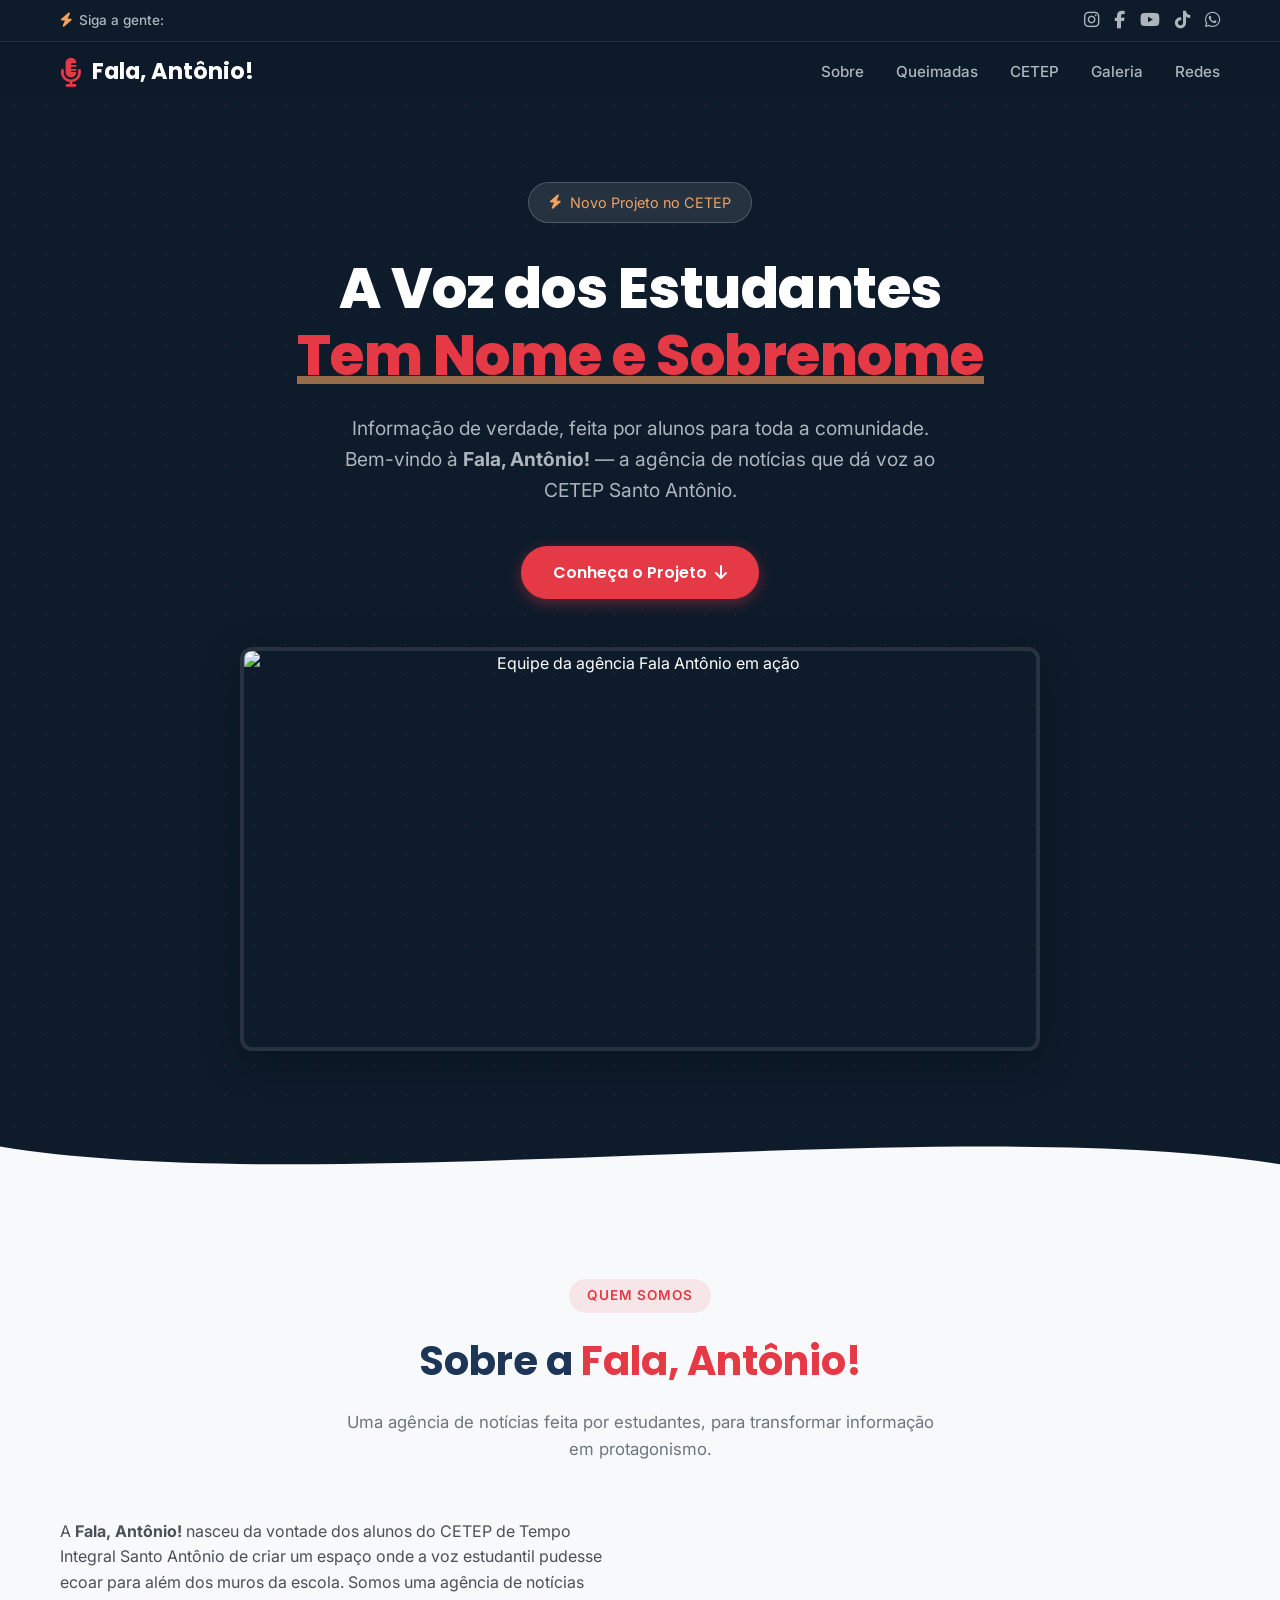
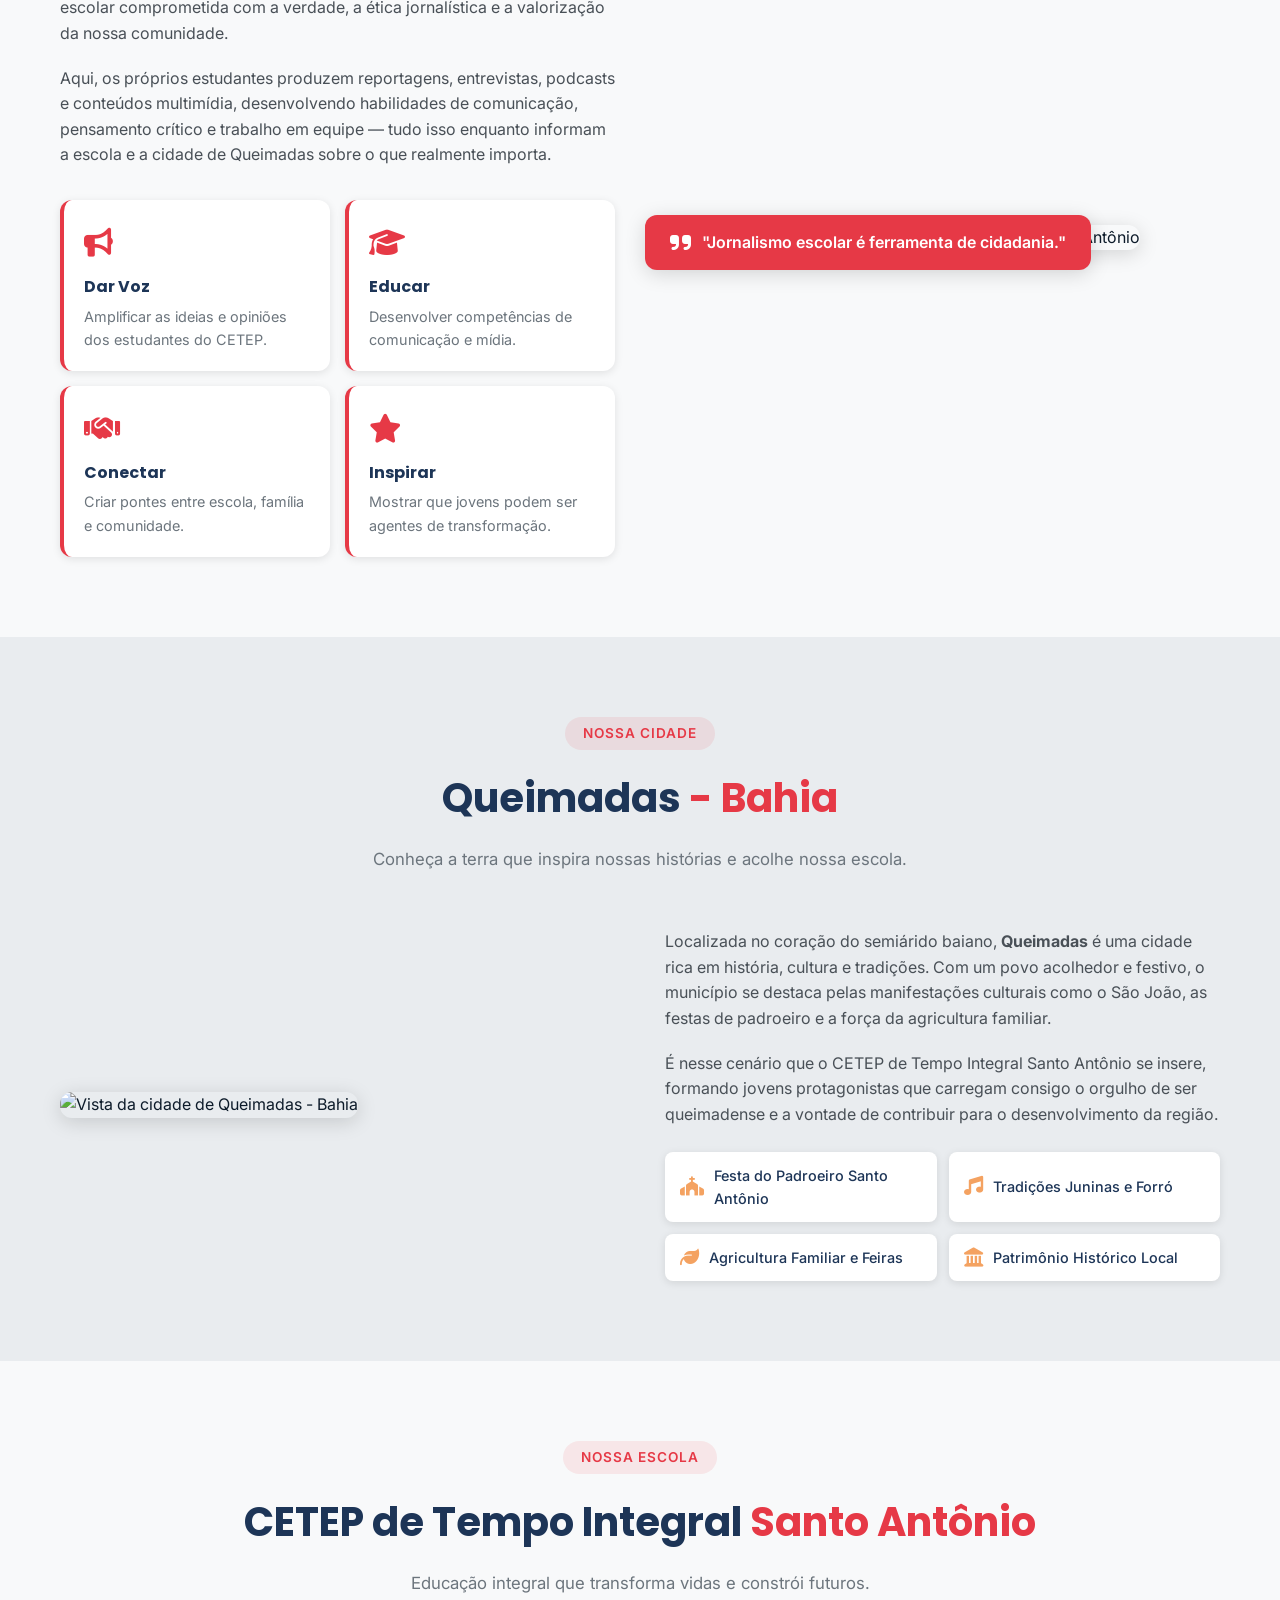
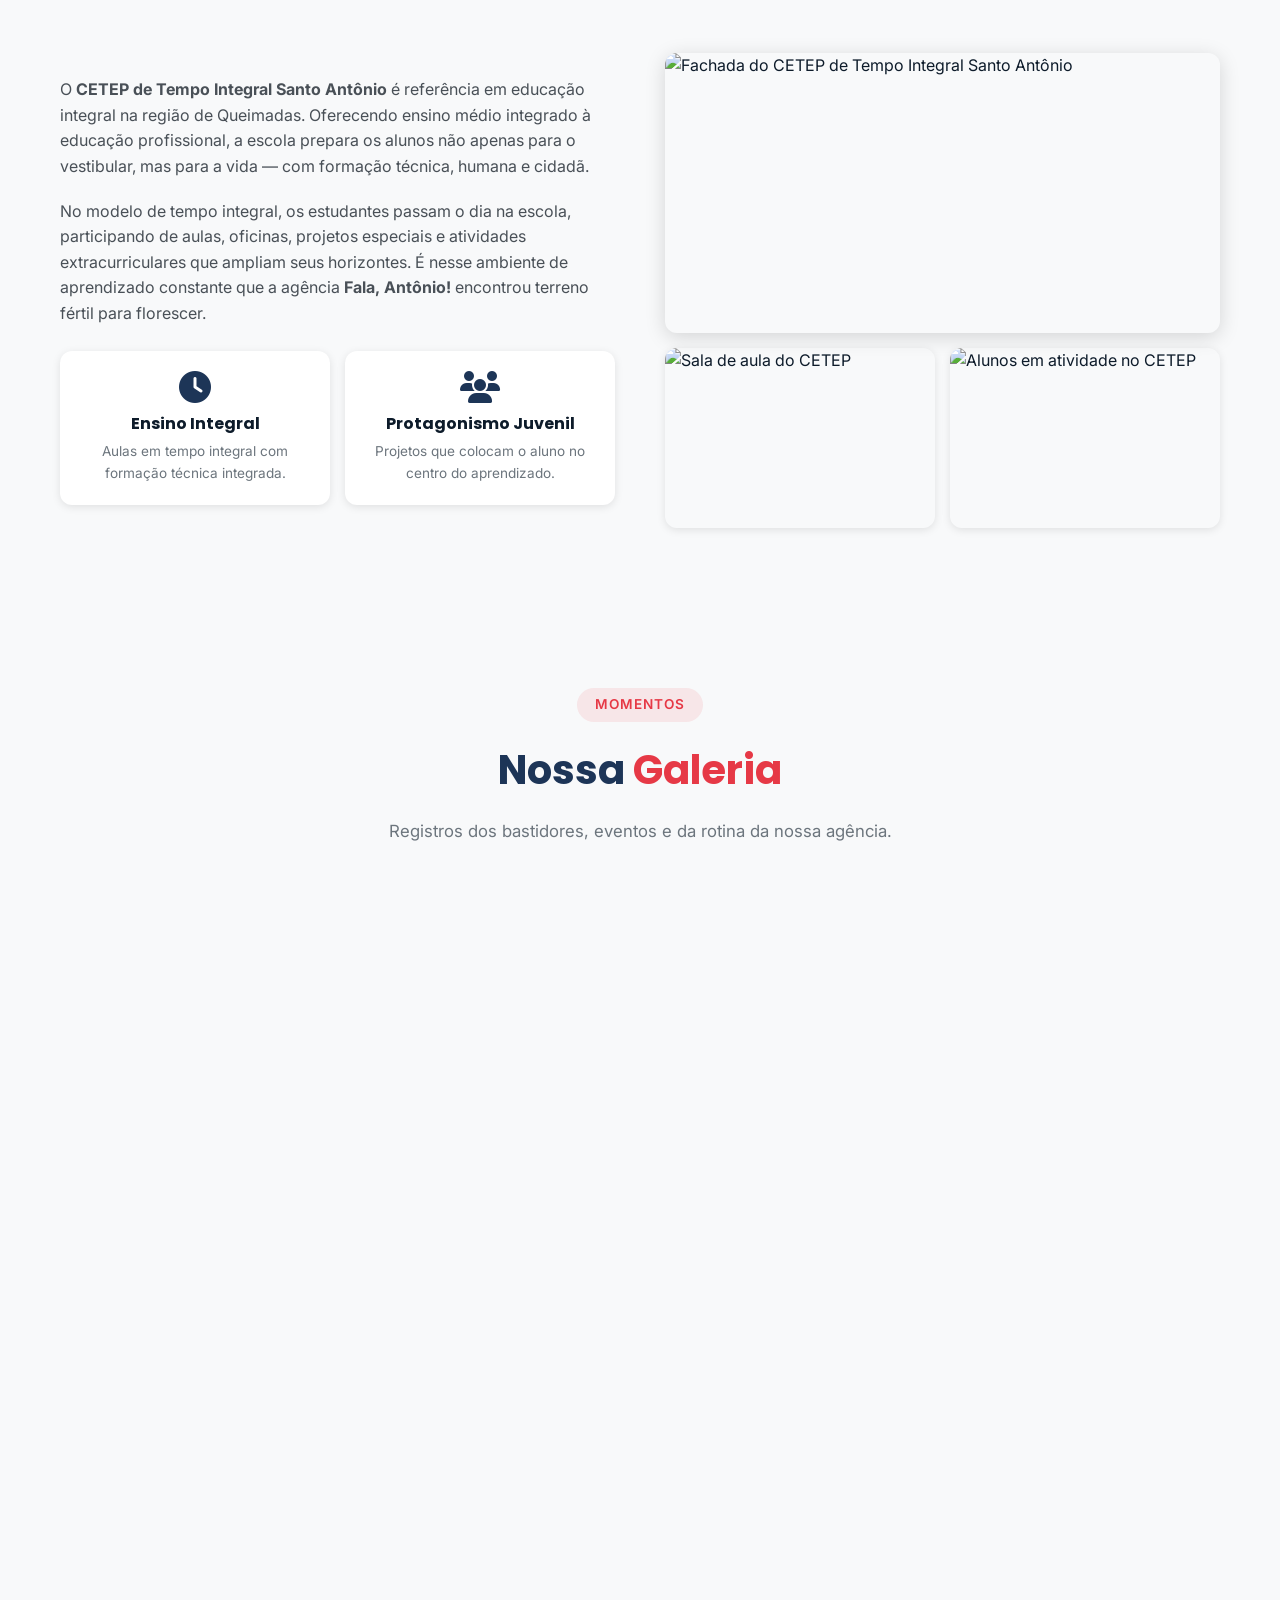
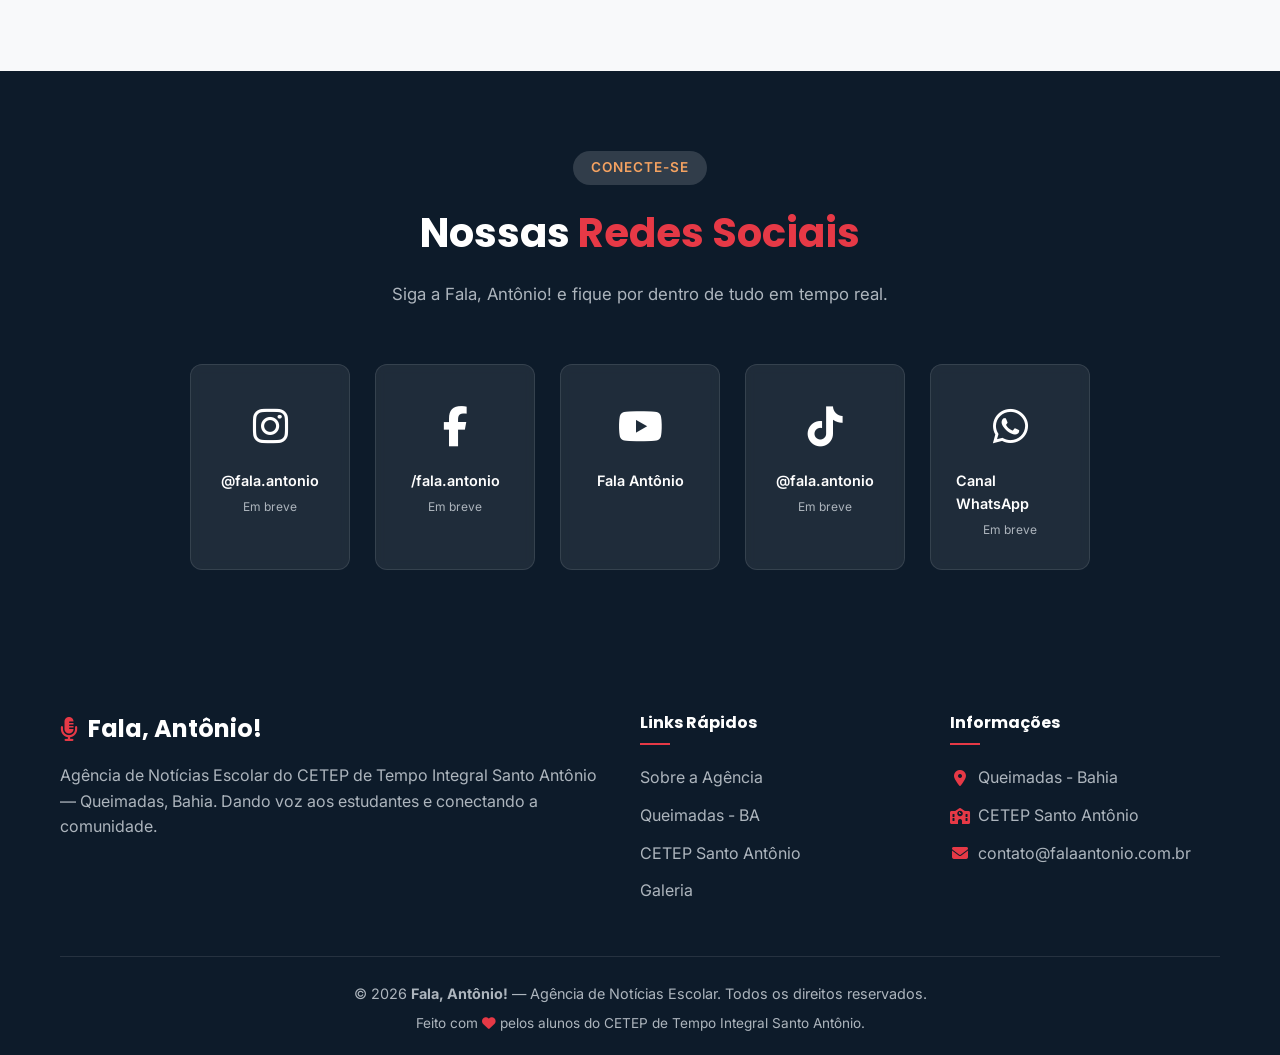
==== index.html @ 0d335d81 "Primeiro commit" ====
<!DOCTYPE html>
<html lang="pt-BR">
<head>
    <meta charset="UTF-8">
    <meta name="viewport" content="width=device-width, initial-scale=1.0">
    <title>Fala, Antônio! | Agência de Notícias Escolar</title>

    <!-- Meta tags para SEO -->
    <meta name="description" content="Agência de Notícias Escolar Fala, Antônio! - CETEP de Tempo Integral Santo Antônio, Queimadas - BA. Jornalismo estudantil, informação e protagonismo jovem.">
    <meta name="keywords" content="agência de notícias escolar, CETEP Santo Antônio, Queimadas Bahia, jornalismo estudantil, Fala Antônio, ensino integral">
    <meta name="author" content="Fala, Antônio!">

    <!-- Favicon (ícone de microfone via emoji SVG) -->
    <link rel="icon" href="data:image/svg+xml,<svg xmlns='http://www.w3.org/2000/svg' viewBox='0 0 100 100'><text y='.9em' font-size='90'>🎙️</text></svg>">

    <!-- Font Awesome 6 - Ícones -->
    <link rel="stylesheet" href="https://cdnjs.cloudflare.com/ajax/libs/font-awesome/6.4.0/css/all.min.css">

    <!-- Google Fonts - Poppins (títulos) + Inter (corpo) -->
    <link rel="preconnect" href="https://fonts.googleapis.com">
    <link rel="preconnect" href="https://fonts.gstatic.com" crossorigin>
    <link href="https://fonts.googleapis.com/css2?family=Inter:wght@300;400;500;600;700&family=Poppins:wght@400;500;600;700;800;900&display=swap" rel="stylesheet">

    <!-- CSS Principal -->
    <link rel="stylesheet" href="style.css">
</head>
<body>
    <!-- ==================== BARRA SUPERIOR COM REDES SOCIAIS ==================== -->
<div class="top-bar" id="topBar">
    <div class="container top-bar-content">
        <span class="top-bar-message">
            <i class="fa-solid fa-bolt"></i> Siga a gente:
        </span>
        <div class="top-bar-icons">
            <a target="_blank" href="https://www.instagram.com/agenciafalaantonioqds/" title="Instagram" aria-label="Instagram"><i class="fa-brands fa-instagram"></i></a>
            <a target="_blank" href="#" title="Facebook" aria-label="Facebook"><i class="fa-brands fa-facebook-f"></i></a>
            <a target="_blank" href="https://www.youtube.com/@AgenciaFalaAntonio" title="YouTube" aria-label="YouTube"><i class="fa-brands fa-youtube"></i></a>
            <a target="_blank" href="#" title="TikTok" aria-label="TikTok"><i class="fa-brands fa-tiktok"></i></a>
            <a target="_blank" href="#" title="WhatsApp" aria-label="WhatsApp"><i class="fa-brands fa-whatsapp"></i></a>
        </div>
    </div>
</div>
    <!-- ==================== LOADING SCREEN ==================== -->
    <div class="loading-screen" id="loadingScreen">
        <div class="loading-content">
            <!-- Ícone de microfone -->
            <div class="loading-icon">
                <i class="fa-solid fa-microphone"></i>
            </div>
            <!-- Nome da agência -->
            <h1 class="loading-title">Fala, Antônio!</h1>
            <!-- Equalizador animado (barras de áudio) -->
            <div class="equalizer">
                <span class="bar bar1"></span>
                <span class="bar bar2"></span>
                <span class="bar bar3"></span>
                <span class="bar bar4"></span>
                <span class="bar bar5"></span>
            </div>
            <p class="loading-subtitle">Agência de Notícias Escolar</p>
        </div>
    </div>

    

    <!-- ==================== HEADER / NAVEGAÇÃO ==================== -->
    <header class="header" id="header">
        <div class="container nav-container">
            <!-- Logo -->
            <a href="#hero" class="logo">
                <i class="fa-solid fa-microphone-lines"></i>
                <span>Fala, Antônio!</span>
            </a>

            <!-- Menu de navegação (desktop) -->
            <nav class="nav" id="navMenu">
                <ul class="nav-list">
                    <li><a href="#sobre" class="nav-link">Sobre</a></li>
                    <li><a href="#queimadas" class="nav-link">Queimadas</a></li>
                    <li><a href="#cetep" class="nav-link">CETEP</a></li>
                    <li><a href="#galeria" class="nav-link">Galeria</a></li>
                    <!-- <li><a href="#noticias" class="nav-link">Notícias</a></li> -->
                    <li><a href="#redes" class="nav-link">Redes</a></li>
                </ul>
            </nav>

            <!-- Botão hamburger (mobile) -->
            <button class="hamburger" id="hamburgerBtn" aria-label="Menu de navegação">
                <span class="hamburger-line"></span>
                <span class="hamburger-line"></span>
                <span class="hamburger-line"></span>
            </button>
        </div>
    </header>

    <!-- ==================== MAIN CONTENT ==================== -->
    <main>

        <!-- ========== HERO SECTION ========== -->
        <section class="hero" id="hero">
            <!-- Overlay de textura tecnológica (pontos) -->
            <div class="hero-overlay"></div>
            <div class="container hero-content">
                <!-- Badge / Tag -->
                <span class="hero-badge reveal">
                    <i class="fa-solid fa-bolt"></i> Novo Projeto no CETEP
                </span>
                <!-- Título principal -->
                <h1 class="hero-title reveal">
                    A Voz dos Estudantes<br>
                    <span class="hero-highlight">Tem Nome e Sobrenome</span>
                </h1>
                <!-- Slogan -->
                <p class="hero-slogan reveal">
                    Informação de verdade, feita por alunos para toda a comunidade. <br>
                    Bem-vindo à <strong>Fala, Antônio!</strong> — a agência de notícias que dá voz ao CETEP Santo Antônio.
                </p>
                <!-- Botão CTA -->
                <a href="#sobre" class="btn btn-primary reveal">
                    Conheça o Projeto <i class="fa-solid fa-arrow-down"></i>
                </a>
                <!-- Imagem principal / espaço reservado -->
                <div class="hero-image reveal">
                    <img
                        src="https://picsum.photos/seed/newsroom/800/400"
                        alt="Equipe da agência Fala Antônio em ação"
                        loading="eager"
                        width="800"
                        height="400"
                    >
                </div>
            </div>
            <!-- Ondulação decorativa na parte inferior -->
            <div class="hero-wave">
                <svg viewBox="0 0 1440 100" preserveAspectRatio="none">
                    <path fill="#f8f9fa" d="M0,40 C360,100 1080,0 1440,60 L1440,100 L0,100 Z"></path>
                </svg>
            </div>
        </section>

        <!-- ========== SOBRE A AGÊNCIA ========== -->
        <section class="section sobre" id="sobre">
            <div class="container">
                <!-- Título da seção -->
                <div class="section-header reveal">
                    <span class="section-tag">Quem Somos</span>
                    <h2 class="section-title">Sobre a <span>Fala, Antônio!</span></h2>
                    <p class="section-subtitle">Uma agência de notícias feita por estudantes, para transformar informação em protagonismo.</p>
                </div>

                <div class="sobre-grid">
                    <!-- Texto sobre a agência -->
                    <div class="sobre-texto reveal">
                        <p>
                            A <strong>Fala, Antônio!</strong> nasceu da vontade dos alunos do CETEP de Tempo Integral Santo Antônio
                            de criar um espaço onde a voz estudantil pudesse ecoar para além dos muros da escola.
                            Somos uma agência de notícias escolar comprometida com a verdade, a ética jornalística
                            e a valorização da nossa comunidade.
                        </p>
                        <p>
                            Aqui, os próprios estudantes produzem reportagens, entrevistas, podcasts e conteúdos multimídia,
                            desenvolvendo habilidades de comunicação, pensamento crítico e trabalho em equipe — tudo isso
                            enquanto informam a escola e a cidade de Queimadas sobre o que realmente importa.
                        </p>

                        <!-- Objetivos em cards -->
                        <div class="objetivos-grid">
                            <div class="obj-card reveal">
                                <div class="obj-icon"><i class="fa-solid fa-bullhorn"></i></div>
                                <h4>Dar Voz</h4>
                                <p>Amplificar as ideias e opiniões dos estudantes do CETEP.</p>
                            </div>
                            <div class="obj-card reveal">
                                <div class="obj-icon"><i class="fa-solid fa-graduation-cap"></i></div>
                                <h4>Educar</h4>
                                <p>Desenvolver competências de comunicação e mídia.</p>
                            </div>
                            <div class="obj-card reveal">
                                <div class="obj-icon"><i class="fa-solid fa-handshake"></i></div>
                                <h4>Conectar</h4>
                                <p>Criar pontes entre escola, família e comunidade.</p>
                            </div>
                            <div class="obj-card reveal">
                                <div class="obj-icon"><i class="fa-solid fa-star"></i></div>
                                <h4>Inspirar</h4>
                                <p>Mostrar que jovens podem ser agentes de transformação.</p>
                            </div>
                        </div>
                    </div>

                    <!-- Imagem da agência -->
                    <div class="sobre-imagem reveal">
                        <img
                            src="https://picsum.photos/seed/studentjournalism/600/450"
                            alt="Estudantes produzindo conteúdo para a agência Fala Antônio"
                            loading="lazy"
                            width="600"
                            height="450"
                        >
                        <div class="imagem-destaque">
                            <i class="fa-solid fa-quote-right"></i>
                            <p>"Jornalismo escolar é ferramenta de cidadania."</p>
                        </div>
                    </div>
                </div>
            </div>
        </section>

        <!-- ========== SOBRE QUEIMADAS - BA ========== -->
        <section class="section queimadas" id="queimadas">
            <div class="container">
                <div class="section-header reveal">
                    <span class="section-tag">Nossa Cidade</span>
                    <h2 class="section-title">Queimadas <span>- Bahia</span></h2>
                    <p class="section-subtitle">Conheça a terra que inspira nossas histórias e acolhe nossa escola.</p>
                </div>

                <div class="queimadas-grid">
                    <!-- Imagem da cidade -->
                    <div class="queimadas-imagem reveal">
                        <img
                            src="https://picsum.photos/seed/bahiatown/600/400"
                            alt="Vista da cidade de Queimadas - Bahia"
                            loading="lazy"
                            width="600"
                            height="400"
                        >
                    </div>

                    <!-- Texto sobre Queimadas -->
                    <div class="queimadas-texto reveal">
                        <p>
                            Localizada no coração do semiárido baiano, <strong>Queimadas</strong> é uma cidade
                            rica em história, cultura e tradições. Com um povo acolhedor e festivo, o município
                            se destaca pelas manifestações culturais como o São João, as festas de padroeiro
                            e a força da agricultura familiar.
                        </p>
                        <p>
                            É nesse cenário que o CETEP de Tempo Integral Santo Antônio se insere, formando
                            jovens protagonistas que carregam consigo o orgulho de ser queimadense e a vontade
                            de contribuir para o desenvolvimento da região.
                        </p>

                        <!-- Destaques culturais -->
                        <div class="destaques-culturais">
                            <div class="destaque-item reveal">
                                <i class="fa-solid fa-church"></i>
                                <span>Festa do Padroeiro Santo Antônio</span>
                            </div>
                            <div class="destaque-item reveal">
                                <i class="fa-solid fa-music"></i>
                                <span>Tradições Juninas e Forró</span>
                            </div>
                            <div class="destaque-item reveal">
                                <i class="fa-solid fa-leaf"></i>
                                <span>Agricultura Familiar e Feiras</span>
                            </div>
                            <div class="destaque-item reveal">
                                <i class="fa-solid fa-landmark"></i>
                                <span>Patrimônio Histórico Local</span>
                            </div>
                        </div>
                    </div>
                </div>
            </div>
        </section>

        <!-- ========== SOBRE O CETEP SANTO ANTÔNIO ========== -->
        <section class="section cetep" id="cetep">
            <div class="container">
                <div class="section-header reveal">
                    <span class="section-tag">Nossa Escola</span>
                    <h2 class="section-title">CETEP de Tempo Integral <span>Santo Antônio</span></h2>
                    <p class="section-subtitle">Educação integral que transforma vidas e constrói futuros.</p>
                </div>

                <div class="cetep-grid">
                    <!-- Texto sobre o CETEP -->
                    <div class="cetep-texto reveal">
                        <p>
                            O <strong>CETEP de Tempo Integral Santo Antônio</strong> é referência em educação
                            integral na região de Queimadas. Oferecendo ensino médio integrado à educação
                            profissional, a escola prepara os alunos não apenas para o vestibular, mas para
                            a vida — com formação técnica, humana e cidadã.
                        </p>
                        <p>
                            No modelo de tempo integral, os estudantes passam o dia na escola, participando
                            de aulas, oficinas, projetos especiais e atividades extracurriculares que ampliam
                            seus horizontes. É nesse ambiente de aprendizado constante que a agência
                            <strong>Fala, Antônio!</strong> encontrou terreno fértil para florescer.
                        </p>
                        <div class="cetep-info reveal">
                            <div class="info-item">
                                <i class="fa-solid fa-clock"></i>
                                <strong>Ensino Integral</strong>
                                <p>Aulas em tempo integral com formação técnica integrada.</p>
                            </div>
                            <div class="info-item">
                                <i class="fa-solid fa-users"></i>
                                <strong>Protagonismo Juvenil</strong>
                                <p>Projetos que colocam o aluno no centro do aprendizado.</p>
                            </div>
                        </div>
                    </div>

                    <!-- Imagens da escola -->
                    <div class="cetep-imagens reveal">
                        <img
                            src="https://picsum.photos/seed/schoolfront/550/280"
                            alt="Fachada do CETEP de Tempo Integral Santo Antônio"
                            loading="lazy"
                            width="550"
                            height="280"
                            class="cetep-img-principal"
                        >
                        <div class="cetep-imagens-secundarias">
                            <img
                                src="https://picsum.photos/seed/classroom/260/180"
                                alt="Sala de aula do CETEP"
                                loading="lazy"
                                width="260"
                                height="180"
                            >
                            <img
                                src="https://picsum.photos/seed/studentsgroup/260/180"
                                alt="Alunos em atividade no CETEP"
                                loading="lazy"
                                width="260"
                                height="180"
                            >
                        </div>
                    </div>
                </div>
            </div>
        </section>

        <!-- ========== GALERIA ========== -->
        <section class="section galeria" id="galeria">
            <div class="container">
                <div class="section-header reveal">
                    <span class="section-tag">Momentos</span>
                    <h2 class="section-title">Nossa <span>Galeria</span></h2>
                    <p class="section-subtitle">Registros dos bastidores, eventos e da rotina da nossa agência.</p>
                </div>

                <!-- Grid de fotos -->
                <div class="galeria-grid">
                    <!-- SnapWidget -->
<iframe src="https://snapwidget.com/embed/1124692" class="snapwidget-widget" allowtransparency="true" frameborder="0" scrolling="no" style="border:none; overflow:hidden;  width:765px; height:689.9966666666667px" title="Posts from Instagram"></iframe>
                </div>
            </div>
        </section>

        <!-- ========== NOTÍCIAS E PROJETOS ========== -->
       
        <!-- ========== REDES SOCIAIS ========== -->
        <section class="section redes" id="redes">
            <div class="container">
                <div class="section-header reveal">
                    <span class="section-tag section-tag-light">Conecte-se</span>
                    <h2 class="section-title section-title-light">Nossas <span>Redes Sociais</span></h2>
                    <p class="section-subtitle section-subtitle-light">Siga a Fala, Antônio! e fique por dentro de tudo em tempo real.</p>
                </div>

                <!-- Ícones das redes sociais -->
                <div class="redes-grid reveal">
                    <a target="_blank" href="https://www.instagram.com/agenciafalaantonioqds/" class="rede-card" title="Instagram" aria-label="Siga-nos no Instagram">
                        <div class="rede-icon-wrapper">
                            <i class="fa-brands fa-instagram"></i>
                        </div>
                        <span>@fala.antonio</span>
                        <small>Em breve</small>
                    </a>
                    <a href="#" class="rede-card" title="Facebook" aria-label="Curta nossa página no Facebook">
                        <div class="rede-icon-wrapper">
                            <i class="fa-brands fa-facebook-f"></i>
                        </div>
                        <span>/fala.antonio</span>
                        <small>Em breve</small>
                    </a>
                    <a target="_blank" href="https://www.youtube.com/@AgenciaFalaAntonio" class="rede-card" title="YouTube" aria-label="Inscreva-se no nosso canal do YouTube">
                        <div class="rede-icon-wrapper">
                            <i class="fa-brands fa-youtube"></i>
                        </div>
                        <span>Fala Antônio</span>
                        <small></small>
                    </a>
                    <a href="#" class="rede-card" title="TikTok" aria-label="Siga-nos no TikTok">
                        <div class="rede-icon-wrapper">
                            <i class="fa-brands fa-tiktok"></i>
                        </div>
                        <span>@fala.antonio</span>
                        <small>Em breve</small>
                    </a>
                    <a href="#" class="rede-card" title="WhatsApp" aria-label="Entre no nosso grupo de WhatsApp">
                        <div class="rede-icon-wrapper">
                            <i class="fa-brands fa-whatsapp"></i>
                        </div>
                        <span>Canal WhatsApp</span>
                        <small>Em breve</small>
                    </a>
                </div>
            </div>
        </section>

    </main>

    <!-- ==================== RODAPÉ ==================== -->
    <footer class="footer" id="footer">
        <div class="container">
            <div class="footer-grid">
                <!-- Coluna 1 - Logo e descrição -->
                <div class="footer-col footer-about">
                    <a href="#hero" class="footer-logo">
                        <i class="fa-solid fa-microphone-lines"></i>
                        <span>Fala, Antônio!</span>
                    </a>
                    <p>Agência de Notícias Escolar do CETEP de Tempo Integral Santo Antônio — Queimadas, Bahia.
                        Dando voz aos estudantes e conectando a comunidade.</p>
                </div>

                <!-- Coluna 2 - Links rápidos -->
                <div class="footer-col footer-links">
                    <h4>Links Rápidos</h4>
                    <ul>
                        <li><a href="#sobre">Sobre a Agência</a></li>
                        <li><a href="#queimadas">Queimadas - BA</a></li>
                        <li><a href="#cetep">CETEP Santo Antônio</a></li>
                        <li><a href="#galeria">Galeria</a></li>
                        <!-- <li><a href="#noticias">Notícias</a></li> -->
                    </ul>
                </div>

                <!-- Coluna 3 - Contato/Info -->
                <div class="footer-col footer-info">
                    <h4>Informações</h4>
                    <ul>
                        <li><i class="fa-solid fa-location-dot"></i> Queimadas - Bahia</li>
                        <li><i class="fa-solid fa-school"></i> CETEP Santo Antônio</li>
                        <li><i class="fa-solid fa-envelope"></i> contato@falaantonio.com.br</li>
                    </ul>
                </div>
            </div>

            <!-- Linha divisória e copyright -->
            <div class="footer-bottom">
                <p>&copy; 2026 <strong>Fala, Antônio!</strong> — Agência de Notícias Escolar. Todos os direitos reservados.</p>
                <p class="footer-creditos">Feito com <i class="fa-solid fa-heart"></i> pelos alunos do CETEP de Tempo Integral Santo Antônio.</p>
            </div>
        </div>
    </footer>

    <!-- ==================== BOTÃO VOLTAR AO TOPO ==================== -->
    <button class="btn-topo" id="btnTopo" aria-label="Voltar ao topo da página">
        <i class="fa-solid fa-chevron-up"></i>
    </button>

    <!-- JavaScript Principal -->
    <script src="script.js"></script>
</body>
</html>
---- style.css ----
/* ============================================
   FALA, ANTÔNIO - AGÊNCIA DE NOTÍCIAS ESCOLAR
   CETEP Santo Antônio - Queimadas/BA
   Design: Moderno, Jovem, Tecnológico
   ============================================ */

/* ---------- VARIÁVEIS E CONFIGURAÇÕES GERAIS ---------- */
:root {
    /* Paleta de Cores - Jornalismo Digital & Educação */
    --primary: #e63946;          /* Vermelho vibrante - destaque */
    --primary-hover: #c1121f;    /* Vermelho escuro - hover */
    --secondary: #1d3557;        /* Azul profundo - jornalismo */
    --accent: #f4a261;           /* Laranja/dourado - energia jovem */
    --dark: #0d1b2a;             /* Fundo escuro tecnológico */
    --dark-light: #142133;       /* Tom intermediário */
    --light: #f8f9fa;            /* Cinza claro para textos */
    --gray: #adb5bd;
    --white: #ffffff;
    --black: #000000;

    /* Tipografia */
    --font-titulos: 'Poppins', sans-serif;
    --font-corpo: 'Inter', sans-serif;

    /* Sombras e Bordas */
    --shadow-sm: 0 2px 8px rgba(0,0,0,0.1);
    --shadow-md: 0 4px 20px rgba(0,0,0,0.15);
    --shadow-lg: 0 10px 40px rgba(0,0,0,0.25);
    --border-radius: 12px;

    /* Transições */
    --transition: 0.3s cubic-bezier(0.4, 0, 0.2, 1);
}

/* Reset e Box-Sizing */
*,
*::before,
*::after {
    margin: 0;
    padding: 0;
    box-sizing: border-box;
}

html {
    scroll-behavior: smooth;
    scroll-padding-top: 80px;  /* Ajuste para menu fixo */
}

body {
    font-family: var(--font-corpo);
    color: var(--dark);
    background-color: var(--light);
    overflow-x: hidden;
    line-height: 1.6;
    -webkit-font-smoothing: antialiased;
}

/* Container padrão */
.container {
    width: 100%;
    max-width: 1200px;
    margin: 0 auto;
    padding: 0 20px;
}
/* ============================================
   BARRA SUPERIOR (REDES SOCIAIS FIXAS)
   ============================================ */

.top-bar {
    position: fixed;
    top: 0;
    left: 0;
    width: 100%;
    background-color: var(--dark);
    border-bottom: 1px solid rgba(255,255,255,0.1);
    z-index: 1001;
    height: 42px;
    display: flex;
    align-items: center;
}

.top-bar-content {
    display: flex;
    align-items: center;
    justify-content: space-between;
    height: 100%;
}

.top-bar-message {
    color: var(--gray);
    font-size: 0.85rem;
    font-weight: 500;
    display: flex;
    align-items: center;
    gap: 6px;
}

.top-bar-message i {
    color: var(--accent);
    font-size: 0.9rem;
}

.top-bar-icons {
    display: flex;
    gap: 15px;
}

.top-bar-icons a {
    color: var(--gray);
    font-size: 1.1rem;
    transition: color var(--transition), transform var(--transition);
    text-decoration: none;
}

.top-bar-icons a:hover {
    color: var(--primary);
    transform: translateY(-2px);
}

/* ============================================
   LOADING SCREEN
   ============================================ */
.loading-screen {
    position: fixed;
    top: 0;
    left: 0;
    width: 100%;
    height: 100%;
    background-color: var(--dark);
    display: flex;
    align-items: center;
    justify-content: center;
    z-index: 9999;
    transition: opacity 0.6s ease, visibility 0.6s ease;
}

.loading-screen.hidden {
    opacity: 0;
    visibility: hidden;
}

.loading-content {
    text-align: center;
    color: var(--white);
}

.loading-icon {
    font-size: 4rem;
    color: var(--primary);
    margin-bottom: 1rem;
    animation: pulse-icon 1.5s infinite ease-in-out;
}

@keyframes pulse-icon {
    0%, 100% { transform: scale(1); opacity: 0.8; }
    50% { transform: scale(1.2); opacity: 1; }
}

.loading-title {
    font-family: var(--font-titulos);
    font-size: 3rem;
    font-weight: 800;
    letter-spacing: -1px;
    background: linear-gradient(135deg, var(--primary), var(--accent));
    -webkit-background-clip: text;
    -webkit-text-fill-color: transparent;
    background-clip: text;
    margin-bottom: 1.5rem;
}

/* Equalizador de áudio (animação de barras) */
.equalizer {
    display: flex;
    justify-content: center;
    align-items: flex-end;
    gap: 6px;
    height: 40px;
    margin-bottom: 1rem;
}

.bar {
    width: 8px;
    background-color: var(--primary);
    border-radius: 4px;
    animation: equalize 1s infinite ease-in-out alternate;
}

.bar1 { height: 20px; animation-delay: 0s; }
.bar2 { height: 35px; animation-delay: 0.2s; background-color: var(--accent); }
.bar3 { height: 15px; animation-delay: 0.4s; }
.bar4 { height: 30px; animation-delay: 0.6s; background-color: var(--accent); }
.bar5 { height: 25px; animation-delay: 0.8s; }

@keyframes equalize {
    0% { transform: scaleY(0.4); }
    100% { transform: scaleY(1); }
}

.loading-subtitle {
    font-size: 1rem;
    color: var(--gray);
    letter-spacing: 2px;
    text-transform: uppercase;
}

/* ============================================
   HEADER / NAVEGAÇÃO
   ============================================ */
.header {
    position: fixed;
    top: 42px;   /* <-- ALTERADO: era 0, agora fica abaixo da top-bar */
    left: 0;
    width: 100%;
    background-color: rgba(13, 27, 42, 0.95);
    backdrop-filter: blur(10px);
    z-index: 1000;
    /* ... resto do código permanece igual */
}

.header.scrolled {
    background-color: rgba(13, 27, 42, 1);
    box-shadow: 0 2px 20px rgba(0,0,0,0.4);
}

.nav-container {
    display: flex;
    align-items: center;
    justify-content: space-between;
    padding-top: 12px;
    padding-bottom: 12px;
}

/* Logo */
.logo {
    display: flex;
    align-items: center;
    gap: 10px;
    text-decoration: none;
    color: var(--white);
    font-family: var(--font-titulos);
    font-weight: 700;
    font-size: 1.4rem;
}

.logo i {
    font-size: 1.8rem;
    color: var(--primary);
}

/* Menu Desktop */
.nav-list {
    display: flex;
    list-style: none;
    gap: 2rem;
}

.nav-link {
    color: var(--gray);
    text-decoration: none;
    font-weight: 500;
    font-size: 0.95rem;
    transition: color var(--transition);
    position: relative;
}

.nav-link::after {
    content: '';
    position: absolute;
    bottom: -6px;
    left: 0;
    width: 0;
    height: 2px;
    background-color: var(--primary);
    transition: width var(--transition);
}

.nav-link:hover {
    color: var(--white);
}

.nav-link:hover::after {
    width: 100%;
}

/* Hamburger (mobile) */
.hamburger {
    display: none;
    background: none;
    border: none;
    cursor: pointer;
    flex-direction: column;
    gap: 5px;
    z-index: 1001;
}

.hamburger-line {
    width: 26px;
    height: 3px;
    background-color: var(--white);
    border-radius: 3px;
    transition: all var(--transition);
}

.hamburger.active .hamburger-line:nth-child(1) {
    transform: translateY(8px) rotate(45deg);
}

.hamburger.active .hamburger-line:nth-child(2) {
    opacity: 0;
}

.hamburger.active .hamburger-line:nth-child(3) {
    transform: translateY(-8px) rotate(-45deg);
}

/* ============================================
   HERO SECTION
   ============================================ */
.hero {
    position: relative;
    background-color: var(--dark);
    color: var(--white);
    padding: 182px 0 0;  
    overflow: hidden;
}

.hero-overlay {
    position: absolute;
    top: 0;
    left: 0;
    width: 100%;
    height: 100%;
    background-image: radial-gradient(circle, rgba(230,57,70,0.15) 1px, transparent 1px);
    background-size: 30px 30px;
    pointer-events: none;
}

.hero-content {
    position: relative;
    z-index: 2;
    display: flex;
    flex-direction: column;
    align-items: center;
    text-align: center;
    padding-bottom: 60px;
}

.hero-badge {
    display: inline-flex;
    align-items: center;
    gap: 8px;
    background: rgba(255,255,255,0.1);
    border: 1px solid rgba(255,255,255,0.2);
    padding: 8px 20px;
    border-radius: 30px;
    font-size: 0.9rem;
    color: var(--accent);
    margin-bottom: 2rem;
    backdrop-filter: blur(4px);
}

.hero-title {
    font-family: var(--font-titulos);
    font-size: 3.5rem;
    font-weight: 800;
    line-height: 1.2;
    margin-bottom: 1.5rem;
    letter-spacing: -0.5px;
}

.hero-highlight {
    color: var(--primary);
    position: relative;
    display: inline-block;
}

.hero-highlight::after {
    content: '';
    position: absolute;
    bottom: 5px;
    left: 0;
    width: 100%;
    height: 8px;
    background-color: var(--accent);
    opacity: 0.6;
    z-index: -1;
}

.hero-slogan {
    font-size: 1.2rem;
    color: var(--gray);
    max-width: 650px;
    margin: 0 auto 2.5rem;
    line-height: 1.6;
}

.btn {
    display: inline-flex;
    align-items: center;
    gap: 8px;
    padding: 14px 32px;
    border-radius: 40px;
    font-weight: 600;
    text-decoration: none;
    transition: all var(--transition);
    font-family: var(--font-titulos);
    cursor: pointer;
    border: none;
    font-size: 1rem;
}

.btn-primary {
    background-color: var(--primary);
    color: var(--white);
    box-shadow: 0 4px 15px rgba(230,57,70,0.4);
}

.btn-primary:hover {
    background-color: var(--primary-hover);
    transform: translateY(-3px);
    box-shadow: 0 8px 25px rgba(230,57,70,0.6);
}

.btn-outline {
    background: transparent;
    color: var(--secondary);
    border: 2px solid var(--secondary);
}

.btn-outline:hover {
    background-color: var(--secondary);
    color: var(--white);
}

.hero-image {
    margin-top: 3rem;
    max-width: 800px;
    width: 100%;
    border-radius: var(--border-radius);
    overflow: hidden;
    box-shadow: var(--shadow-lg);
    border: 4px solid rgba(255,255,255,0.1);
}

.hero-image img {
    width: 100%;
    height: auto;
    display: block;
    transition: transform 0.5s ease;
}

.hero-image:hover img {
    transform: scale(1.02);
}

.hero-wave {
    position: relative;
    z-index: 1;
    margin-bottom: -1px;
}

.hero-wave svg {
    display: block;
    width: 100%;
    height: auto;
}

/* ============================================
   SEÇÕES GERAIS
   ============================================ */
.section {
    padding: 80px 0;
}

.section-header {
    text-align: center;
    margin-bottom: 3.5rem;
}

.section-tag {
    display: inline-block;
    background-color: rgba(230,57,70,0.1);
    color: var(--primary);
    padding: 6px 18px;
    border-radius: 30px;
    font-size: 0.85rem;
    font-weight: 600;
    text-transform: uppercase;
    letter-spacing: 1px;
    margin-bottom: 1rem;
}

.section-title {
    font-family: var(--font-titulos);
    font-size: 2.5rem;
    font-weight: 700;
    color: var(--secondary);
    margin-bottom: 1rem;
}

.section-title span {
    color: var(--primary);
}

.section-subtitle {
    color: #6c757d;
    max-width: 600px;
    margin: 0 auto;
    font-size: 1.05rem;
}

/* Estilos para a seção Redes (fundo escuro) */
.redes {
    background-color: var(--dark);
}

.section-tag-light {
    background-color: rgba(255,255,255,0.15);
    color: var(--accent);
}

.section-title-light {
    color: var(--white) !important;
}

.section-subtitle-light {
    color: var(--gray) !important;
}

/* ============================================
   SOBRE A AGÊNCIA
   ============================================ */
.sobre {
    background-color: var(--light);
}

.sobre-grid {
    display: grid;
    grid-template-columns: 1fr 1fr;
    gap: 50px;
    align-items: center;
}

.sobre-texto p {
    margin-bottom: 1.2rem;
    color: #495057;
}

/* Cards de objetivos */
.objetivos-grid {
    display: grid;
    grid-template-columns: 1fr 1fr;
    gap: 15px;
    margin-top: 2rem;
}

.obj-card {
    background-color: var(--white);
    padding: 20px;
    border-radius: var(--border-radius);
    box-shadow: var(--shadow-sm);
    transition: transform var(--transition), box-shadow var(--transition);
    border-left: 4px solid var(--primary);
}

.obj-card:hover {
    transform: translateY(-5px);
    box-shadow: var(--shadow-md);
}

.obj-icon {
    font-size: 1.8rem;
    color: var(--primary);
    margin-bottom: 8px;
}

.obj-card h4 {
    font-family: var(--font-titulos);
    margin-bottom: 5px;
    color: var(--secondary);
}

.obj-card p {
    font-size: 0.9rem;
    color: #6c757d;
    margin-bottom: 0;
}

.sobre-imagem {
    position: relative;
}

.sobre-imagem img {
    width: 100%;
    height: auto;
    border-radius: var(--border-radius);
    box-shadow: var(--shadow-md);
}

.imagem-destaque {
    position: absolute;
    bottom: -20px;
    left: -20px;
    background-color: var(--primary);
    color: var(--white);
    padding: 15px 25px;
    border-radius: var(--border-radius);
    font-weight: 600;
    display: flex;
    align-items: center;
    gap: 10px;
    box-shadow: var(--shadow-md);
}

.imagem-destaque i {
    font-size: 1.5rem;
}

/* ============================================
   QUEIMADAS - BAHIA
   ============================================ */
.queimadas {
    background-color: #e9ecef;
}

.queimadas-grid {
    display: grid;
    grid-template-columns: 1fr 1fr;
    gap: 50px;
    align-items: center;
}

.queimadas-imagem img {
    width: 100%;
    border-radius: var(--border-radius);
    box-shadow: var(--shadow-md);
}

.queimadas-texto p {
    margin-bottom: 1.2rem;
    color: #495057;
}

.destaques-culturais {
    display: grid;
    grid-template-columns: 1fr 1fr;
    gap: 12px;
    margin-top: 1.5rem;
}

.destaque-item {
    display: flex;
    align-items: center;
    gap: 10px;
    background-color: var(--white);
    padding: 12px 15px;
    border-radius: 8px;
    font-size: 0.9rem;
    font-weight: 500;
    color: var(--secondary);
    box-shadow: var(--shadow-sm);
}

.destaque-item i {
    color: var(--accent);
    font-size: 1.2rem;
}

/* ============================================
   CETEP SANTO ANTÔNIO
   ============================================ */
.cetep-grid {
    display: grid;
    grid-template-columns: 1fr 1fr;
    gap: 50px;
    align-items: center;
}

.cetep-texto p {
    margin-bottom: 1.2rem;
    color: #495057;
}

.cetep-info {
    display: grid;
    grid-template-columns: 1fr 1fr;
    gap: 15px;
    margin-top: 1.5rem;
}

.info-item {
    background-color: var(--white);
    padding: 20px;
    border-radius: var(--border-radius);
    text-align: center;
    box-shadow: var(--shadow-sm);
}

.info-item i {
    font-size: 2rem;
    color: var(--secondary);
    margin-bottom: 8px;
}

.info-item strong {
    display: block;
    font-family: var(--font-titulos);
    margin-bottom: 5px;
}

.info-item p {
    font-size: 0.85rem;
    margin: 0;
    color: #6c757d;
}

.cetep-imagens {
    display: flex;
    flex-direction: column;
    gap: 15px;
}

.cetep-img-principal {
    width: 100%;
    border-radius: var(--border-radius);
    box-shadow: var(--shadow-md);
}

.cetep-imagens-secundarias {
    display: grid;
    grid-template-columns: 1fr 1fr;
    gap: 15px;
}

.cetep-imagens-secundarias img {
    width: 100%;
    border-radius: var(--border-radius);
    box-shadow: var(--shadow-sm);
}

/* ============================================
   GALERIA
   ============================================ */
.galeria-grid {
    display: grid;
    grid-template-columns: repeat(3, 1fr);
    gap: 20px;
}

.galeria-card {
    position: relative;
    border-radius: var(--border-radius);
    overflow: hidden;
    cursor: pointer;
    box-shadow: var(--shadow-sm);
    transition: transform var(--transition), box-shadow var(--transition);
}

.galeria-card:hover {
    transform: translateY(-8px);
    box-shadow: var(--shadow-lg);
}

.galeria-card img {
    width: 100%;
    height: 250px;
    object-fit: cover;
    display: block;
    transition: transform 0.5s ease;
}

.galeria-card:hover img {
    transform: scale(1.05);
}

.galeria-overlay {
    position: absolute;
    bottom: 0;
    left: 0;
    right: 0;
    background: linear-gradient(transparent, rgba(0,0,0,0.8));
    color: var(--white);
    padding: 20px;
    display: flex;
    align-items: center;
    gap: 10px;
    font-weight: 500;
}

/* ============================================
   NOTÍCIAS E PROJETOS
   ============================================ */
.noticias-grid {
    display: grid;
    grid-template-columns: repeat(3, 1fr);
    gap: 25px;
}

.noticia-card {
    background-color: var(--white);
    border-radius: var(--border-radius);
    overflow: hidden;
    box-shadow: var(--shadow-sm);
    transition: transform var(--transition), box-shadow var(--transition);
}

.noticia-card:hover {
    transform: translateY(-5px);
    box-shadow: var(--shadow-md);
}

.noticia-img {
    position: relative;
    height: 200px;
    overflow: hidden;
}

.noticia-img img {
    width: 100%;
    height: 100%;
    object-fit: cover;
    transition: transform 0.5s ease;
}

.noticia-card:hover .noticia-img img {
    transform: scale(1.05);
}

.noticia-tag {
    position: absolute;
    top: 15px;
    left: 15px;
    background-color: var(--primary);
    color: var(--white);
    padding: 4px 14px;
    border-radius: 20px;
    font-size: 0.75rem;
    font-weight: 600;
    text-transform: uppercase;
}

.noticia-body {
    padding: 20px;
}

.noticia-data {
    font-size: 0.85rem;
    color: #6c757d;
    display: block;
    margin-bottom: 10px;
}

.noticia-body h3 {
    font-family: var(--font-titulos);
    font-size: 1.2rem;
    margin-bottom: 10px;
    color: var(--secondary);
    line-height: 1.4;
}

.noticia-body p {
    color: #495057;
    font-size: 0.95rem;
    margin-bottom: 15px;
}

.noticias-cta {
    text-align: center;
    margin-top: 3rem;
}

/* ============================================
   REDES SOCIAIS
   ============================================ */
.redes-grid {
    display: flex;
    flex-wrap: wrap;
    justify-content: center;
    gap: 25px;
}

.rede-card {
    display: flex;
    flex-direction: column;
    align-items: center;
    text-decoration: none;
    color: var(--white);
    background-color: rgba(255,255,255,0.08);
    padding: 30px 25px;
    border-radius: var(--border-radius);
    width: 160px;
    transition: all var(--transition);
    backdrop-filter: blur(5px);
    border: 1px solid rgba(255,255,255,0.1);
}

.rede-card:hover {
    background-color: var(--primary);
    transform: translateY(-8px);
    box-shadow: 0 10px 30px rgba(230,57,70,0.5);
}

.rede-icon-wrapper {
    font-size: 2.5rem;
    margin-bottom: 10px;
}

.rede-card span {
    font-weight: 600;
    font-size: 0.9rem;
}

.rede-card small {
    font-size: 0.75rem;
    color: var(--gray);
    margin-top: 5px;
}

.rede-card:hover small {
    color: rgba(255,255,255,0.8);
}

/* ============================================
   RODAPÉ
   ============================================ */
.footer {
    background-color: var(--dark);
    color: var(--gray);
    padding: 60px 0 20px;
}

.footer-grid {
    display: grid;
    grid-template-columns: 2fr 1fr 1fr;
    gap: 40px;
    margin-bottom: 40px;
}

.footer-about p {
    margin-top: 15px;
    line-height: 1.6;
}

.footer-logo {
    display: flex;
    align-items: center;
    gap: 10px;
    text-decoration: none;
    color: var(--white);
    font-family: var(--font-titulos);
    font-size: 1.5rem;
    font-weight: 700;
}

.footer-logo i {
    color: var(--primary);
}

.footer-col h4 {
    color: var(--white);
    margin-bottom: 20px;
    font-family: var(--font-titulos);
    position: relative;
    padding-bottom: 10px;
}

.footer-col h4::after {
    content: '';
    position: absolute;
    bottom: 0;
    left: 0;
    width: 30px;
    height: 2px;
    background-color: var(--primary);
}

.footer-col ul {
    list-style: none;
}

.footer-col ul li {
    margin-bottom: 12px;
    display: flex;
    align-items: center;
    gap: 8px;
}

.footer-col ul li a {
    color: var(--gray);
    text-decoration: none;
    transition: color var(--transition);
}

.footer-col ul li a:hover {
    color: var(--white);
}

.footer-col ul li i {
    color: var(--primary);
    width: 20px;
    text-align: center;
}

.footer-bottom {
    border-top: 1px solid rgba(255,255,255,0.1);
    padding-top: 25px;
    text-align: center;
    font-size: 0.9rem;
}

.footer-creditos {
    margin-top: 8px;
    font-size: 0.85rem;
}

.footer-creditos i {
    color: var(--primary);
}

/* ============================================
   BOTÃO VOLTAR AO TOPO
   ============================================ */
.btn-topo {
    position: fixed;
    bottom: 30px;
    right: 30px;
    width: 45px;
    height: 45px;
    background-color: var(--primary);
    color: var(--white);
    border: none;
    border-radius: 50%;
    font-size: 1.2rem;
    cursor: pointer;
    box-shadow: var(--shadow-md);
    z-index: 999;
    opacity: 0;
    visibility: hidden;
    transition: all var(--transition);
    display: flex;
    align-items: center;
    justify-content: center;
}

.btn-topo.show {
    opacity: 1;
    visibility: visible;
}

.btn-topo:hover {
    background-color: var(--primary-hover);
    transform: translateY(-3px);
}

/* ============================================
   ANIMAÇÕES DE SCROLL (REVEAL)
   ============================================ */
.reveal {
    opacity: 0;
    transform: translateY(30px);
    transition: opacity 0.6s ease, transform 0.6s ease;
}

.reveal.visible {
    opacity: 1;
    transform: translateY(0);
}

/* ============================================
   RESPONSIVIDADE
   ============================================ */

/* Tablets (até 992px) */
@media (max-width: 992px) {
    .hero-title {
        font-size: 2.5rem;
    }

    .sobre-grid,
    .queimadas-grid,
    .cetep-grid {
        grid-template-columns: 1fr;
        gap: 30px;
    }

    .sobre-imagem {
        order: -1;
    }

    .imagem-destaque {
        left: 10px;
        bottom: -15px;
        padding: 12px 20px;
    }

    .galeria-grid {
        grid-template-columns: repeat(2, 1fr);
    }

    .noticias-grid {
        grid-template-columns: 1fr 1fr;
    }

    .footer-grid {
        grid-template-columns: 1fr 1fr;
    }
}

/* Smartphones (até 768px) */
@media (max-width: 768px) {
    .hamburger {
        display: flex;
    }

    .nav {
        position: fixed;
        top: 0;
        right: -100%;
        width: 70%;
        height: 100vh;
        background-color: var(--dark);
        flex-direction: column;
        padding: 100px 30px 30px;
        transition: right var(--transition);
        box-shadow: -5px 0 25px rgba(0,0,0,0.5);
    }

    .nav.active {
        right: 0;
    }

    .nav-list {
        flex-direction: column;
        gap: 2rem;
    }

    .nav-link {
        font-size: 1.2rem;
    }

    .hero-title {
        font-size: 2rem;
    }

    .hero-slogan {
        font-size: 1rem;
    }

    .section-title {
        font-size: 2rem;
    }

    .objetivos-grid,
    .destaques-culturais,
    .cetep-info {
        grid-template-columns: 1fr;
    }

    .galeria-grid {
        grid-template-columns: 1fr;
    }

    .noticias-grid {
        grid-template-columns: 1fr;
    }

    .redes-grid {
        gap: 15px;
    }

    .rede-card {
        width: 140px;
        padding: 20px 15px;
    }

    .footer-grid {
        grid-template-columns: 1fr;
        gap: 30px;
    }
}
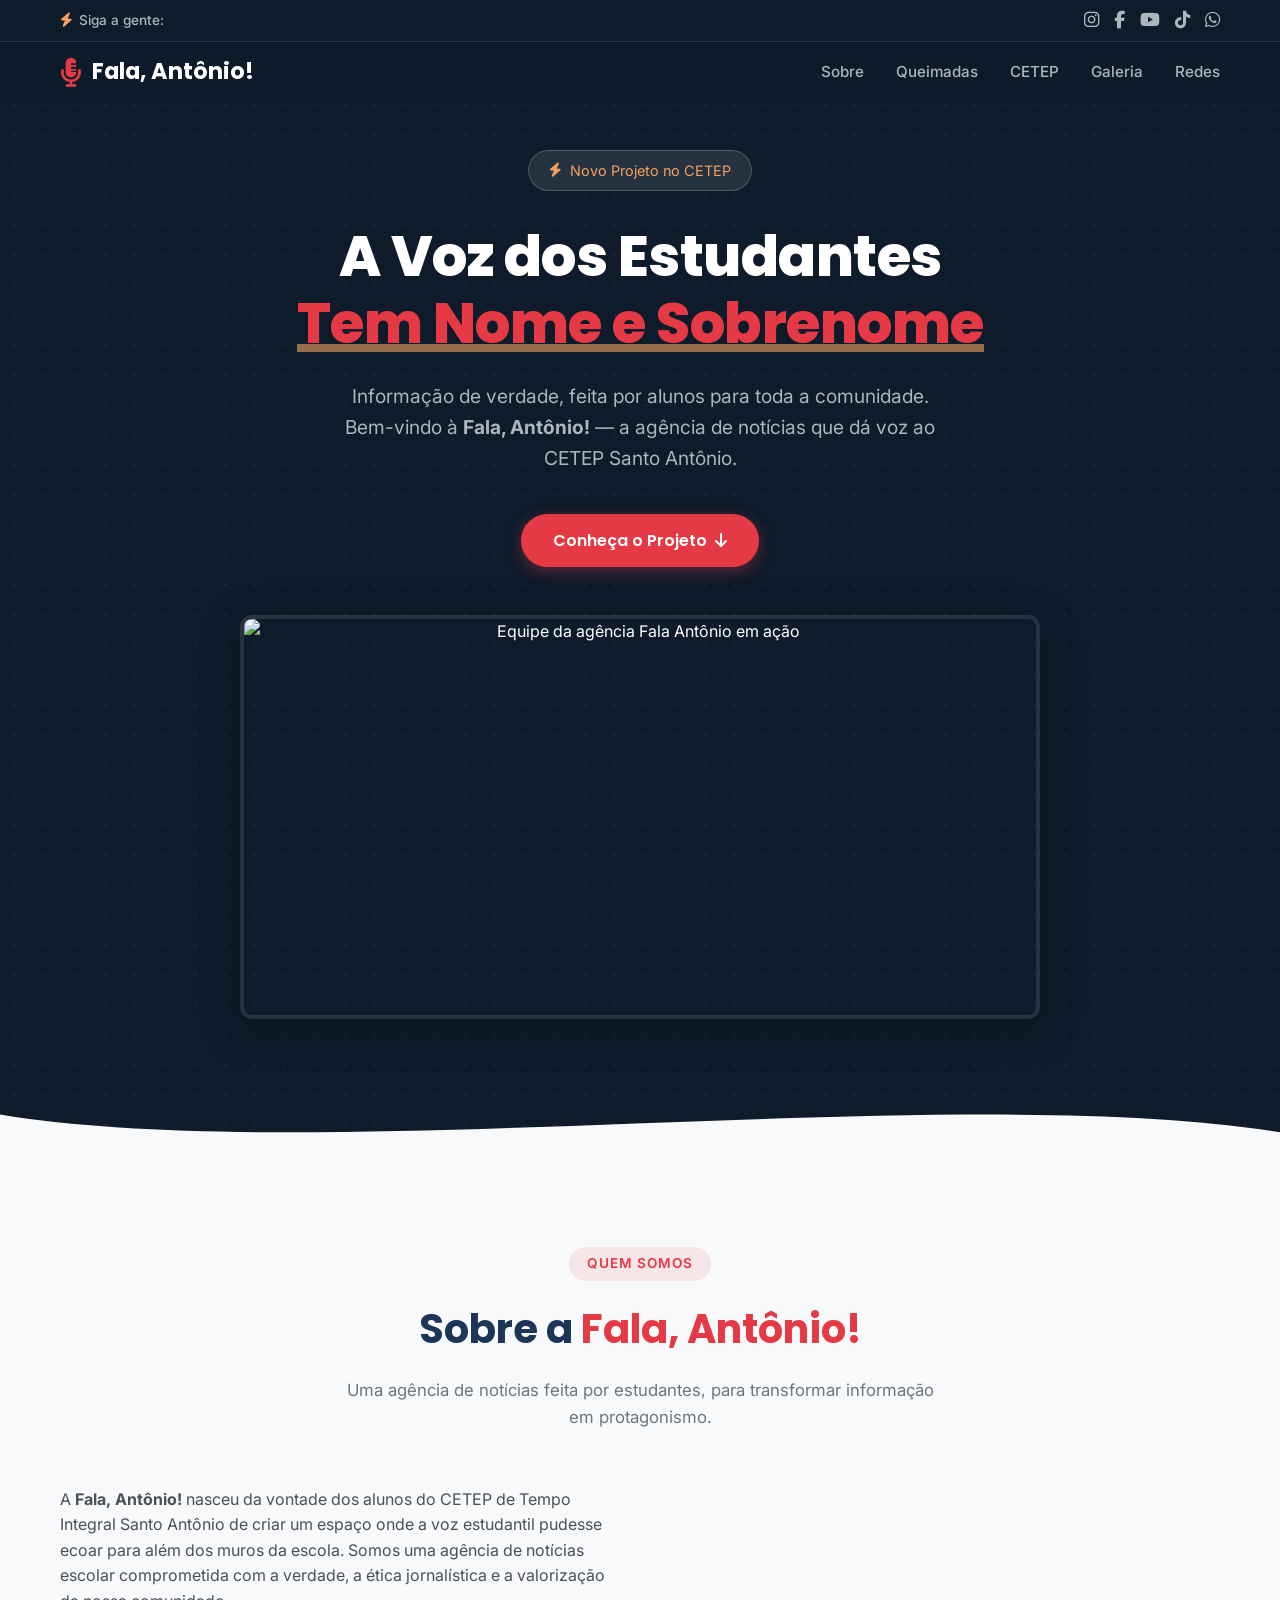
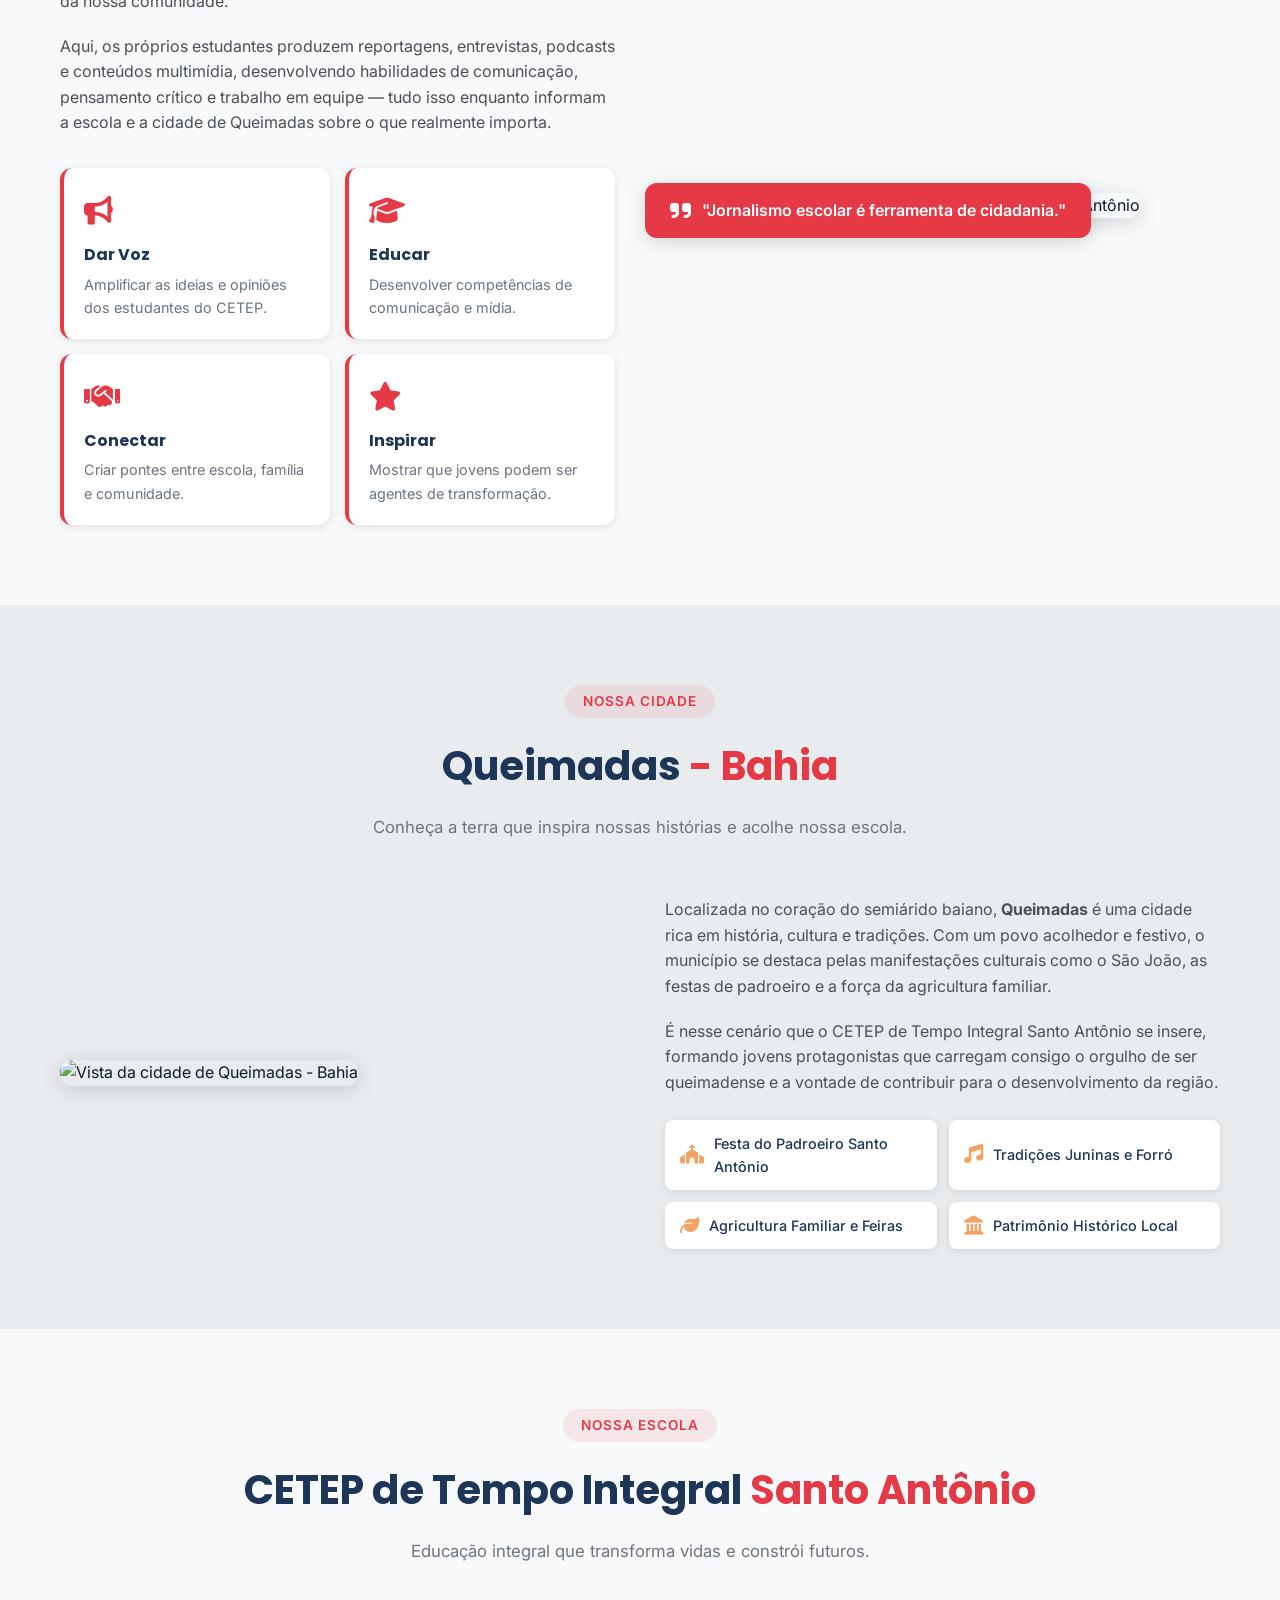
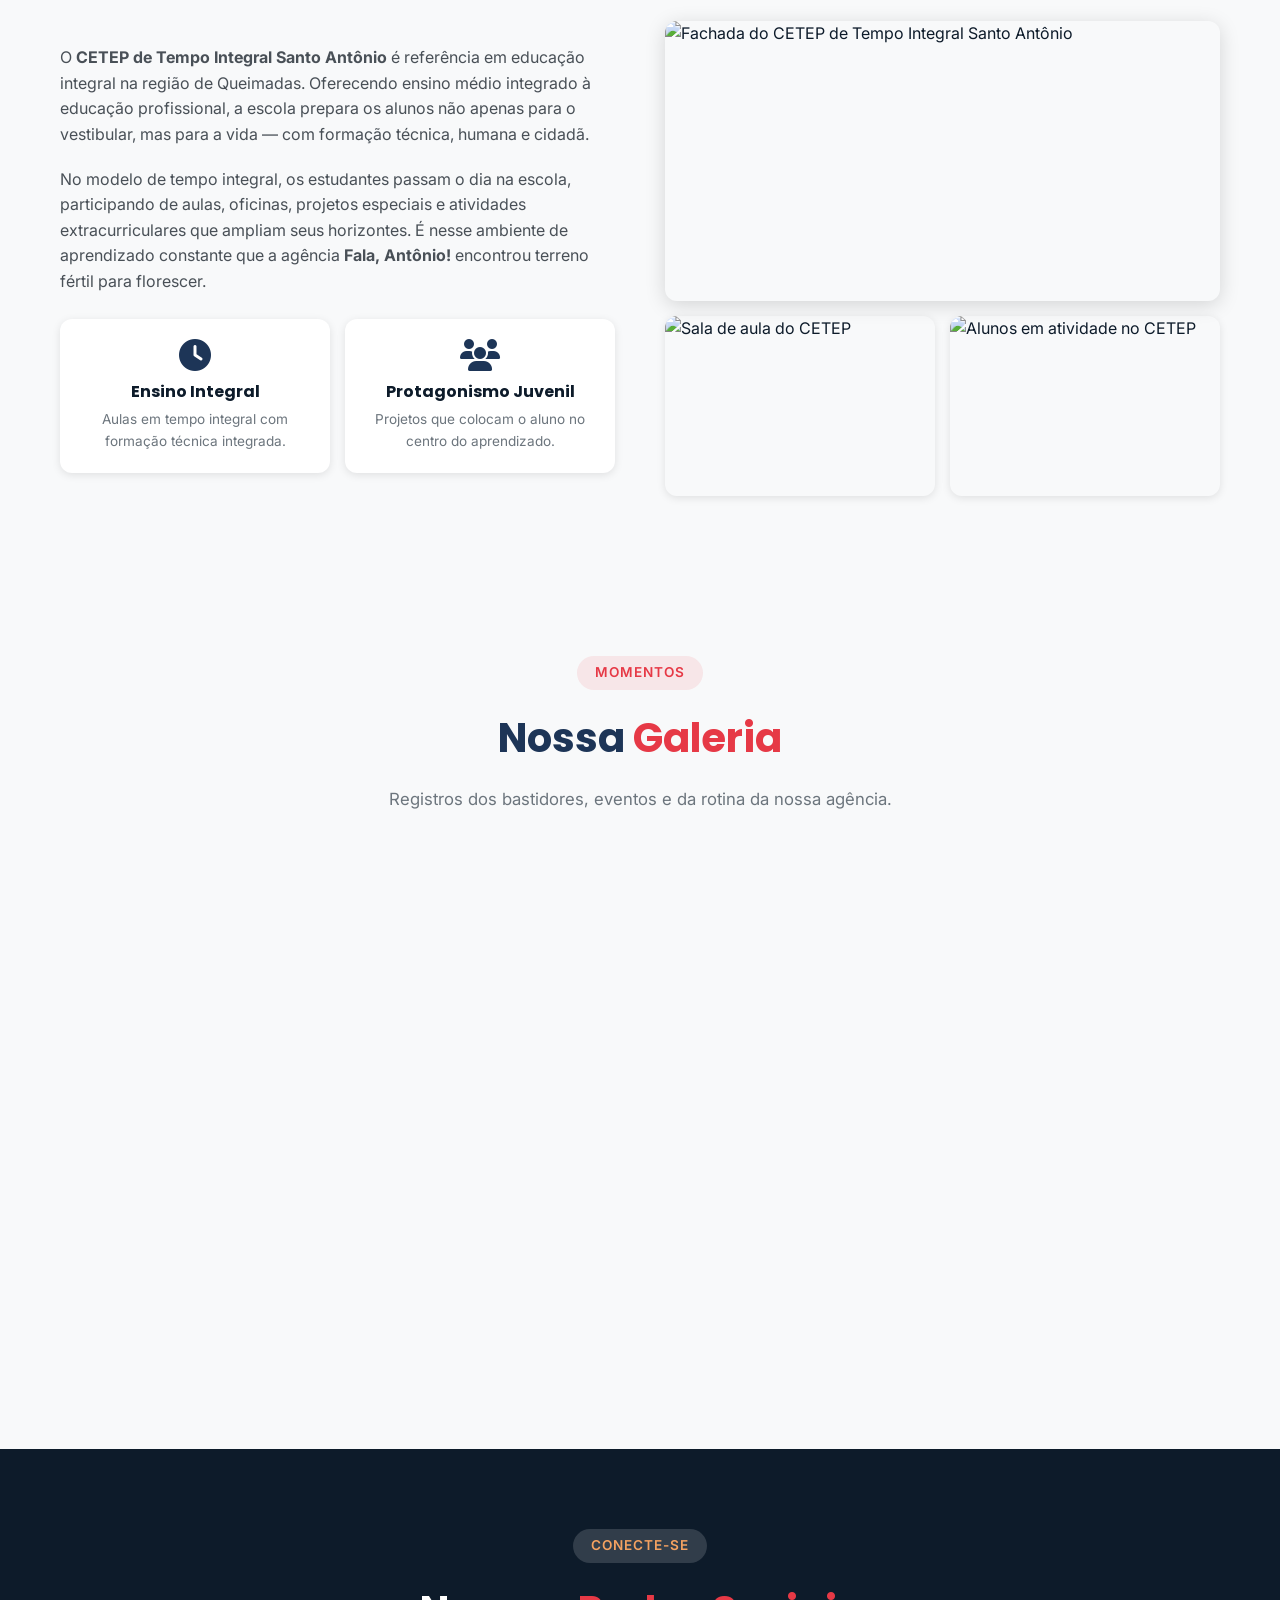
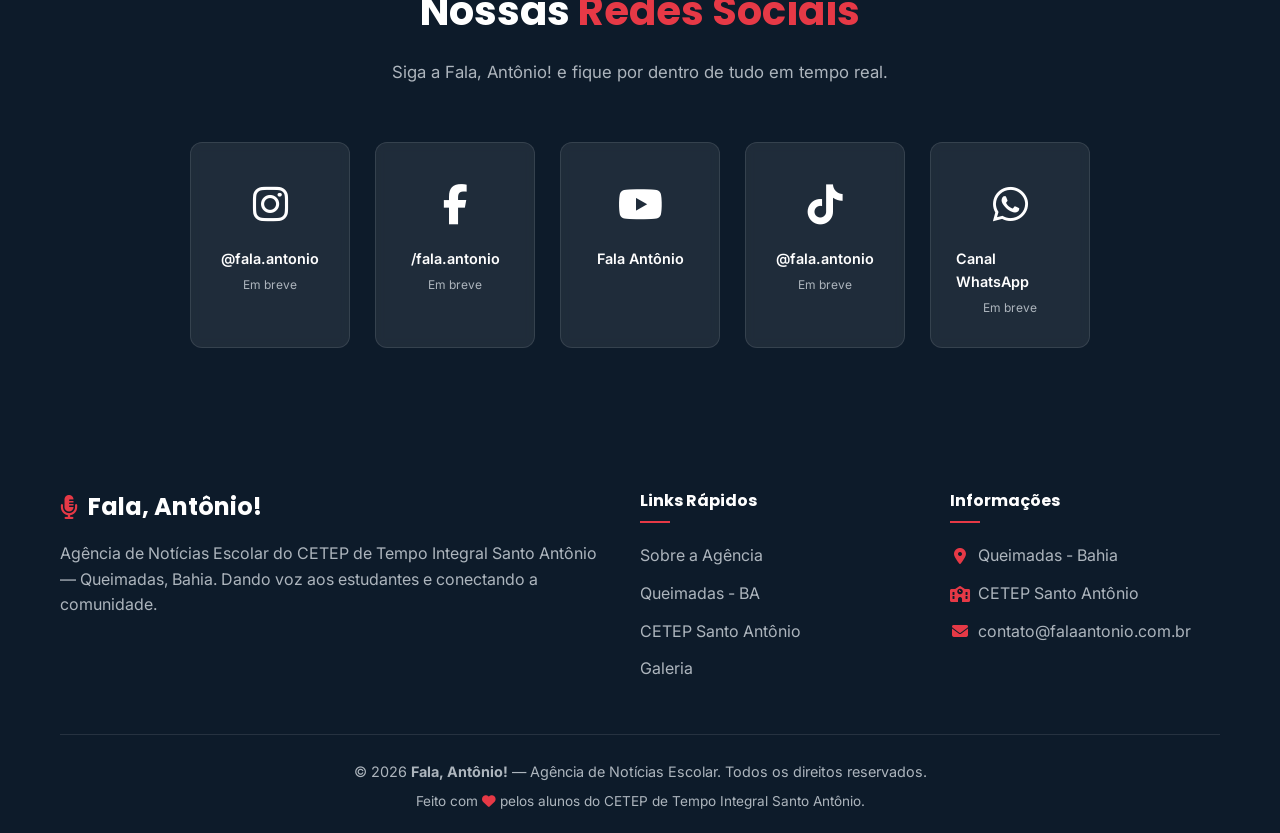
==== commit eaeaabd4: "Atualiza página inicial" ====
--- a/index.html
+++ b/index.html
@@ -346,7 +346,15 @@
                 <!-- Grid de fotos -->
                 <div class="galeria-grid">
                     <!-- SnapWidget -->
-<iframe src="https://snapwidget.com/embed/1124692" class="snapwidget-widget" allowtransparency="true" frameborder="0" scrolling="no" style="border:none; overflow:hidden;  width:765px; height:689.9966666666667px" title="Posts from Instagram"></iframe>
+                    <iframe 
+                        src="https://snapwidget.com/embed/1124692" 
+                        class="snapwidget-widget" 
+                        allowtransparency="true" 
+                        frameborder="0" 
+                        scrolling="no" 
+                        style="border:none; overflow:hidden; width:100%; height:500px;"
+                        title="Posts from Instagram"
+                    ></iframe>
                 </div>
             </div>
         </section>
--- a/style.css
+++ b/style.css
@@ -43,7 +43,7 @@
 
 html {
     scroll-behavior: smooth;
-    scroll-padding-top: 80px;  /* Ajuste para menu fixo */
+    scroll-padding-top: 130px;  /* Ajuste para menu fixo */
 }
 
 body {
@@ -320,7 +320,7 @@
     position: relative;
     background-color: var(--dark);
     color: var(--white);
-    padding: 182px 0 0;  
+    padding: 150px 0 0;  
     overflow: hidden;
 }
 
@@ -497,6 +497,14 @@
     color: var(--secondary);
     margin-bottom: 1rem;
 }
+.snapwidget-widget {
+    width: 100% !important;
+    max-width: 100%;
+    height: auto;
+    min-height: 400px;
+    display: block;
+    margin: 0 auto;
+}
 
 .section-title span {
     color: var(--primary);
@@ -745,6 +753,11 @@
     display: grid;
     grid-template-columns: repeat(3, 1fr);
     gap: 20px;
+}
+
+/* Quando há apenas o iframe, expande para largura total */
+.galeria-grid:has(.snapwidget-widget) {
+    grid-template-columns: 1fr;
 }
 
 .galeria-card {
@@ -1108,6 +1121,19 @@
 
 /* Smartphones (até 768px) */
 @media (max-width: 768px) {
+    .nav {
+        position: fixed;
+        top: 0;
+        right: -100%;
+        width: 75%;
+        height: 100vh;
+        background-color: var(--dark);
+        flex-direction: column;
+        padding: 130px 30px 30px; /* aumentei para compensar as duas barras */
+        transition: right var(--transition);
+        box-shadow: -5px 0 25px rgba(0,0,0,0.5);
+        z-index: 1002;  /* acima da top-bar */
+    }
     .hamburger {
         display: flex;
     }
@@ -1177,4 +1203,4 @@
         grid-template-columns: 1fr;
         gap: 30px;
     }
-}+}
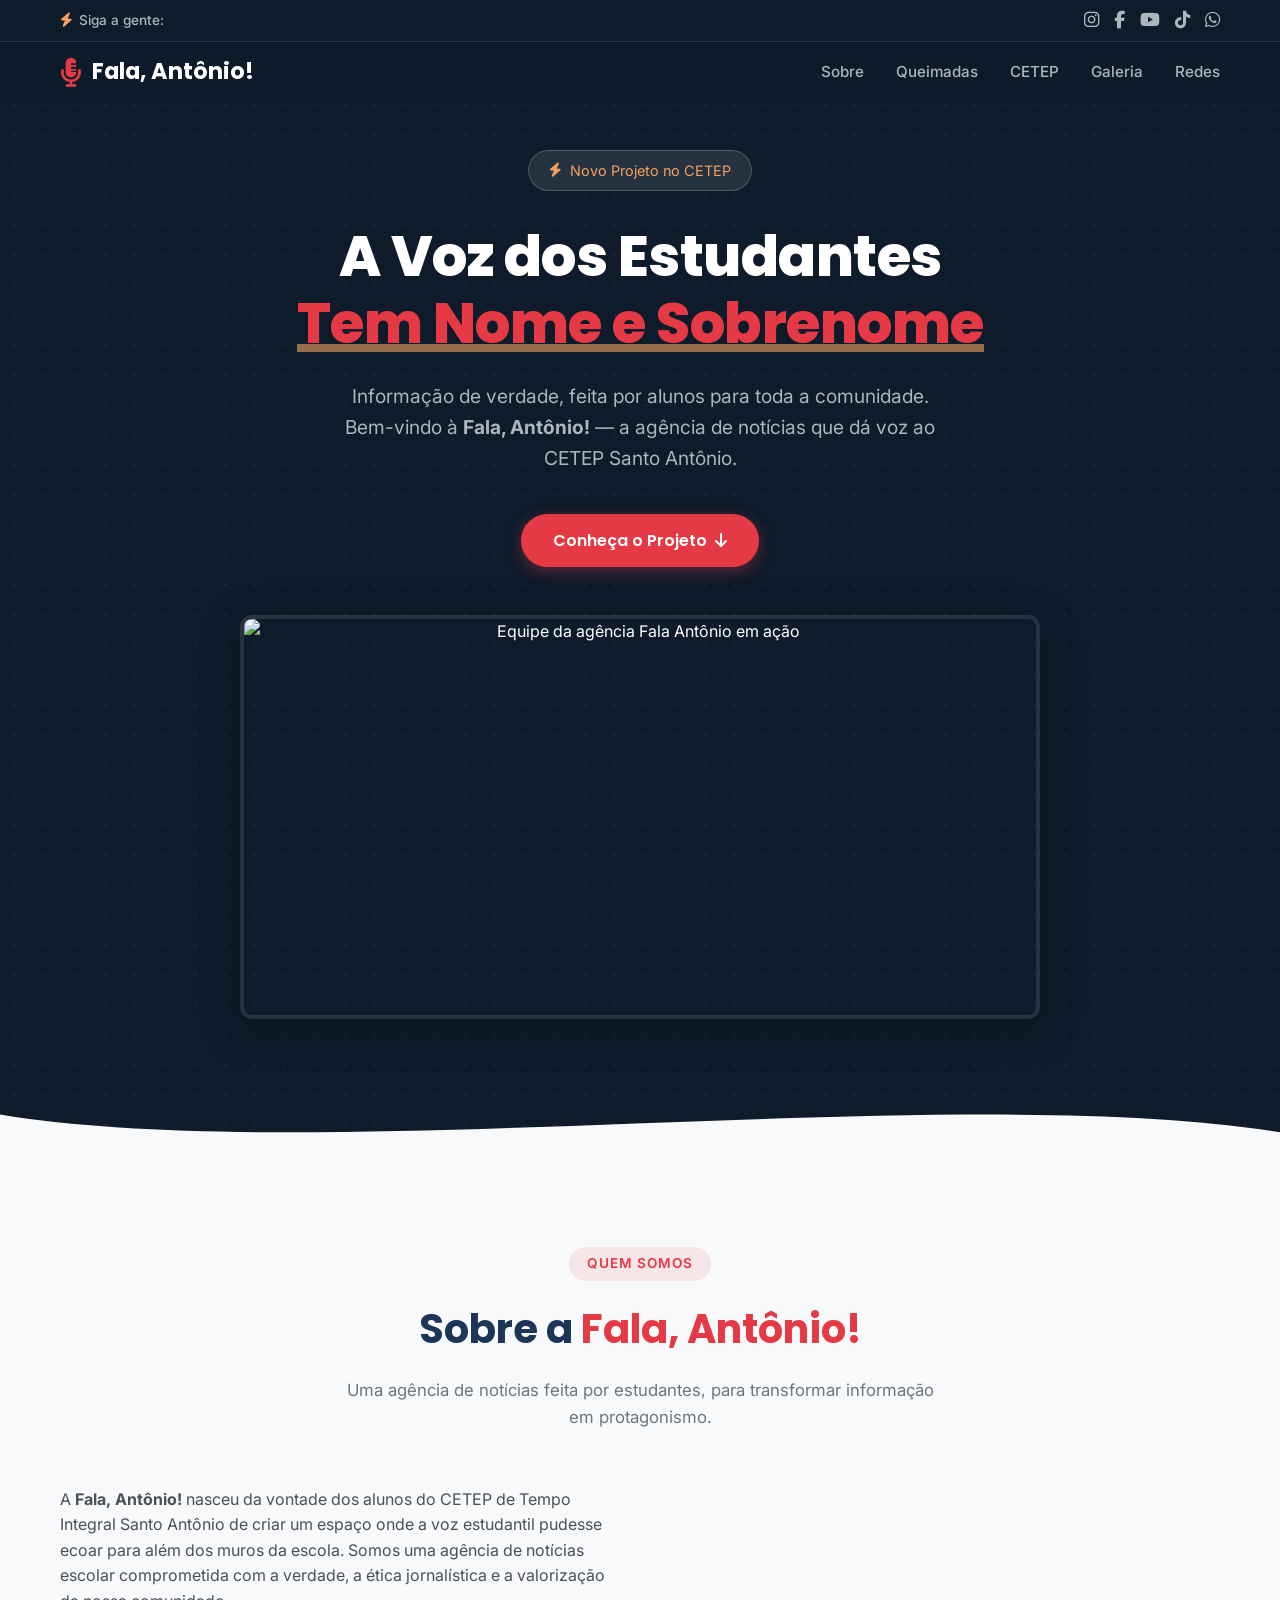
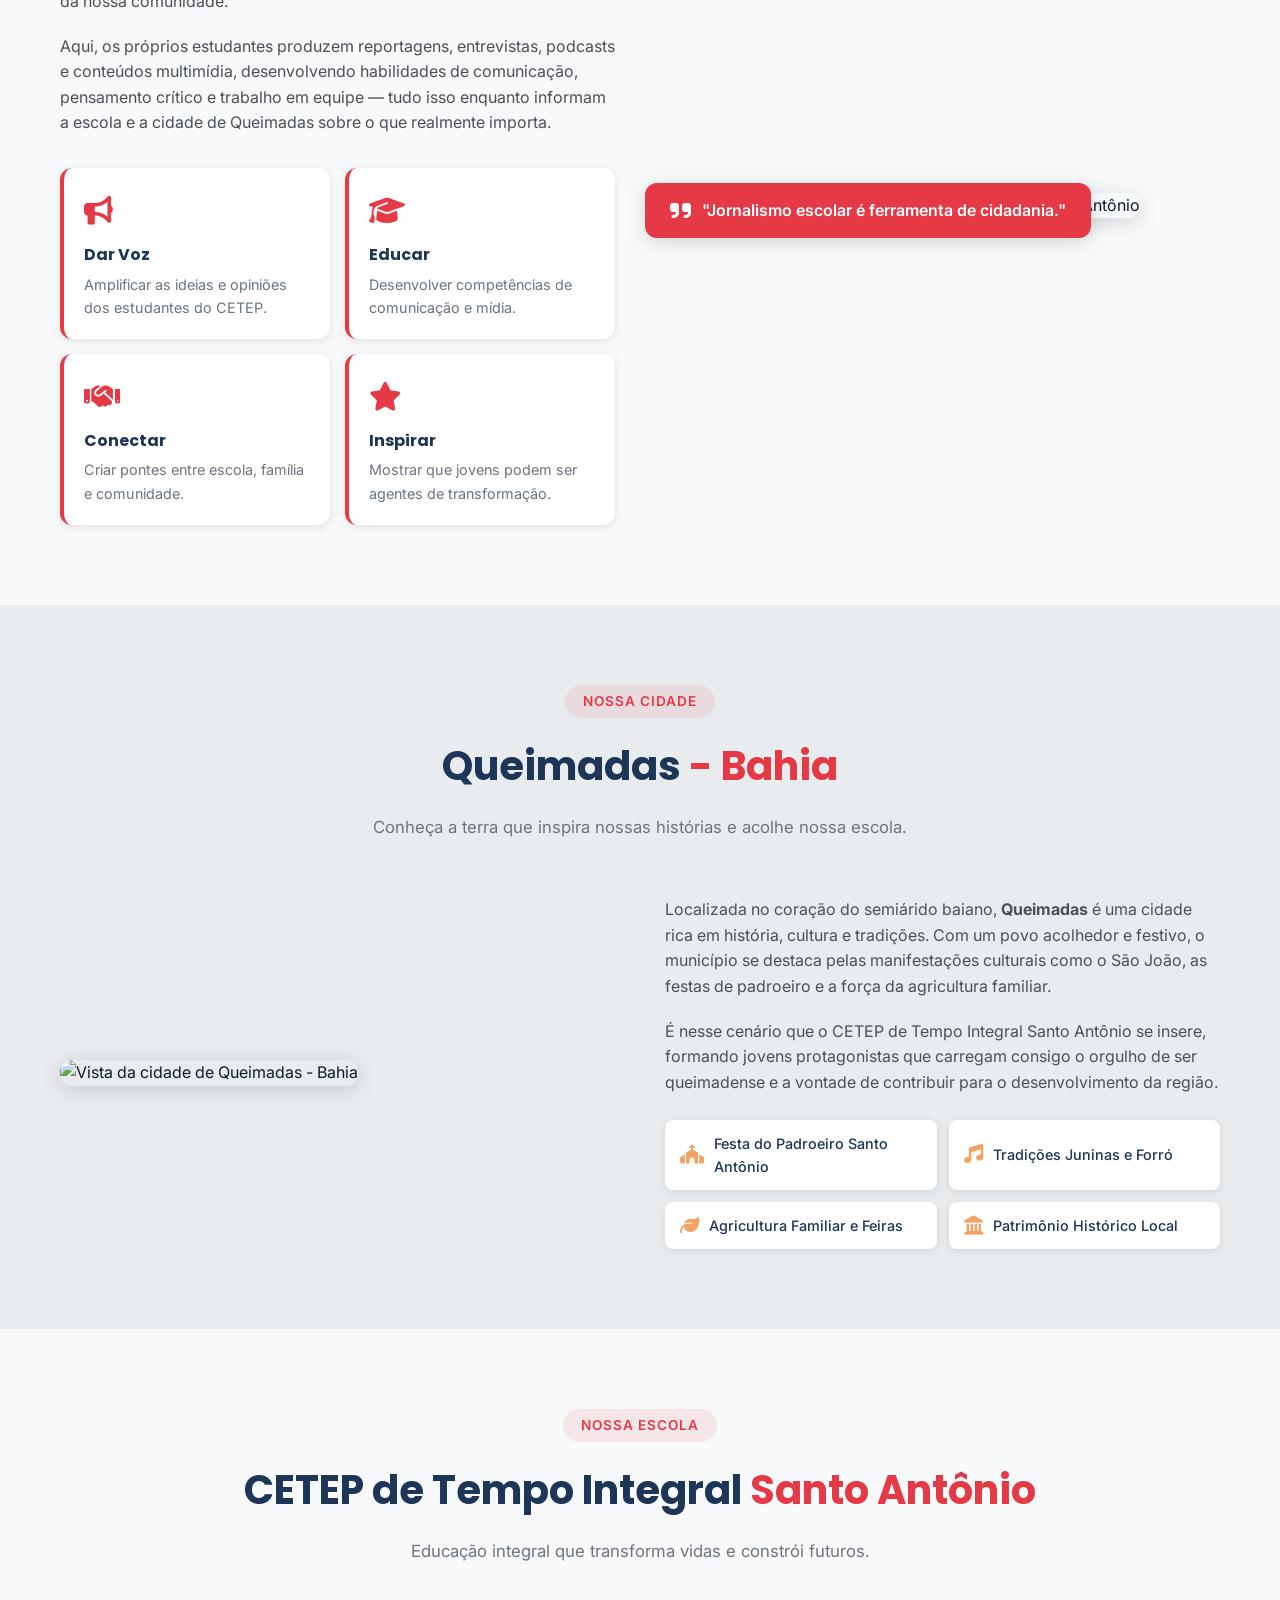
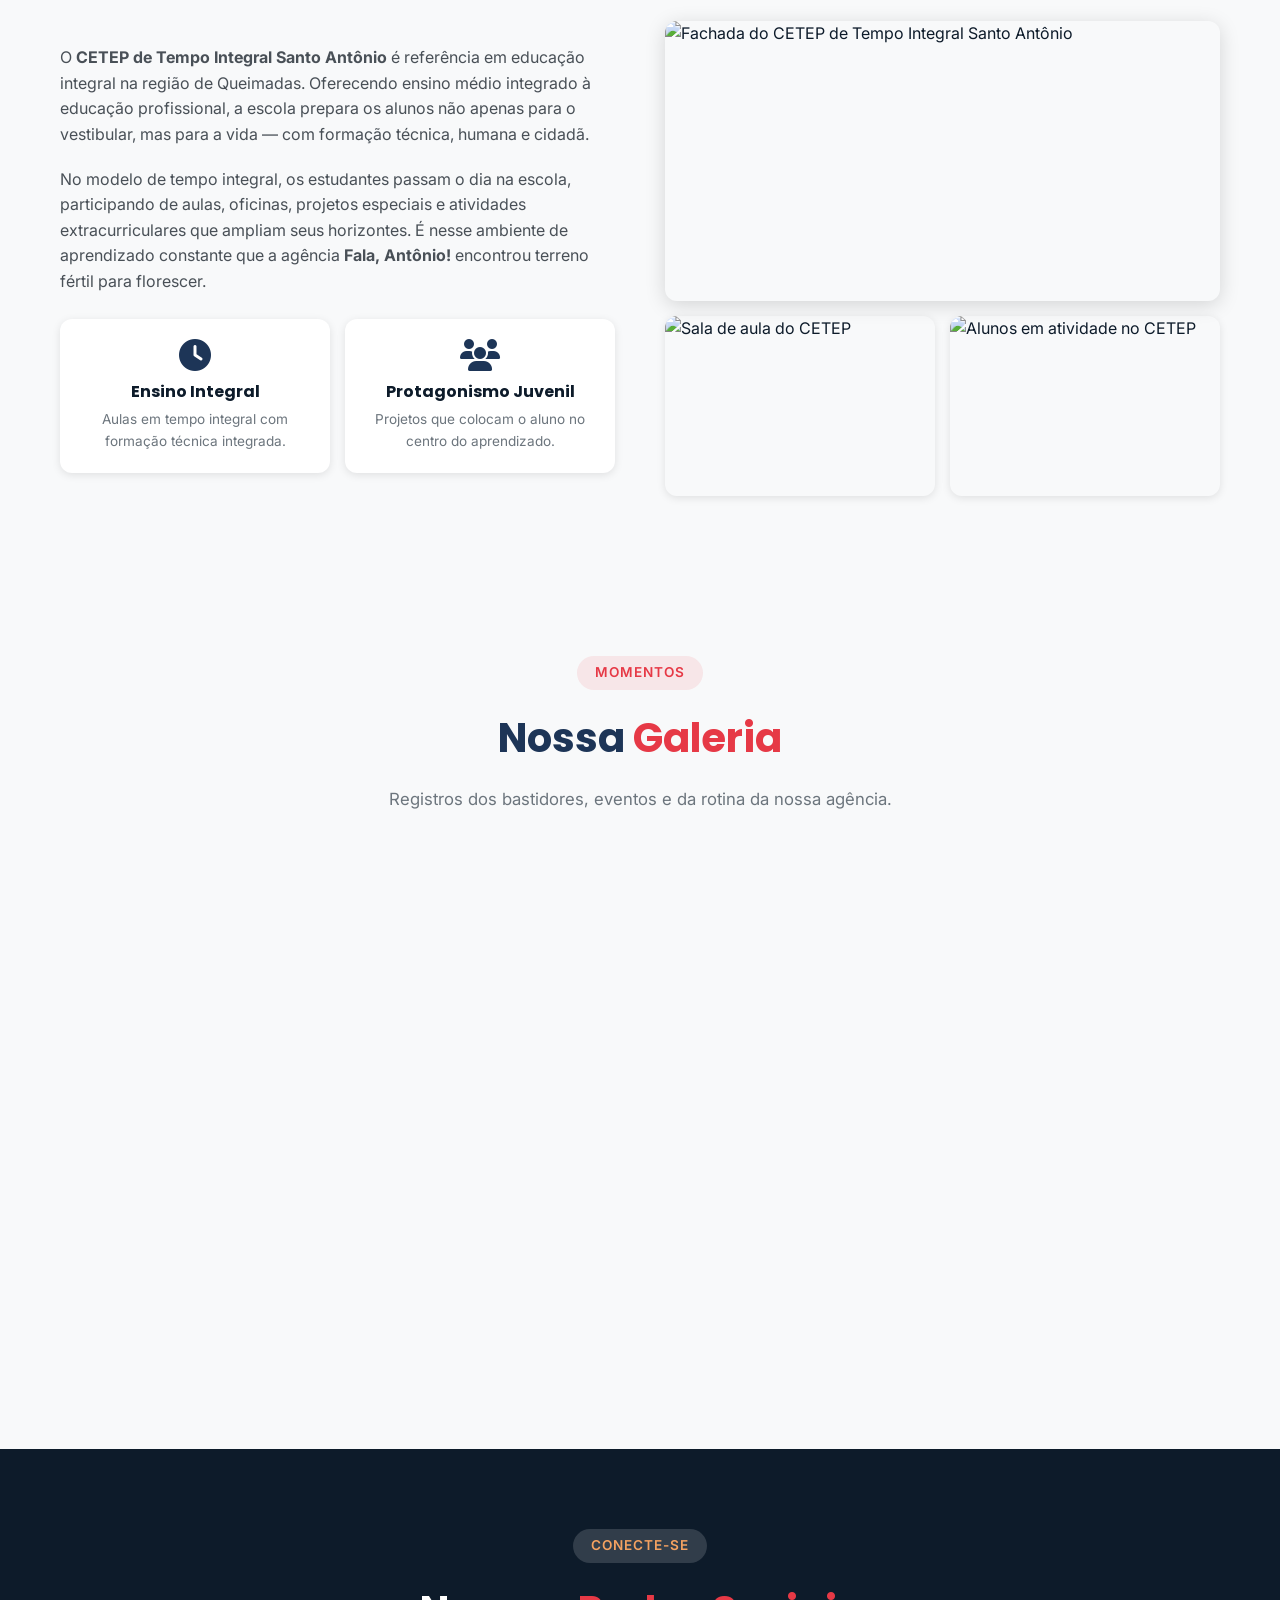
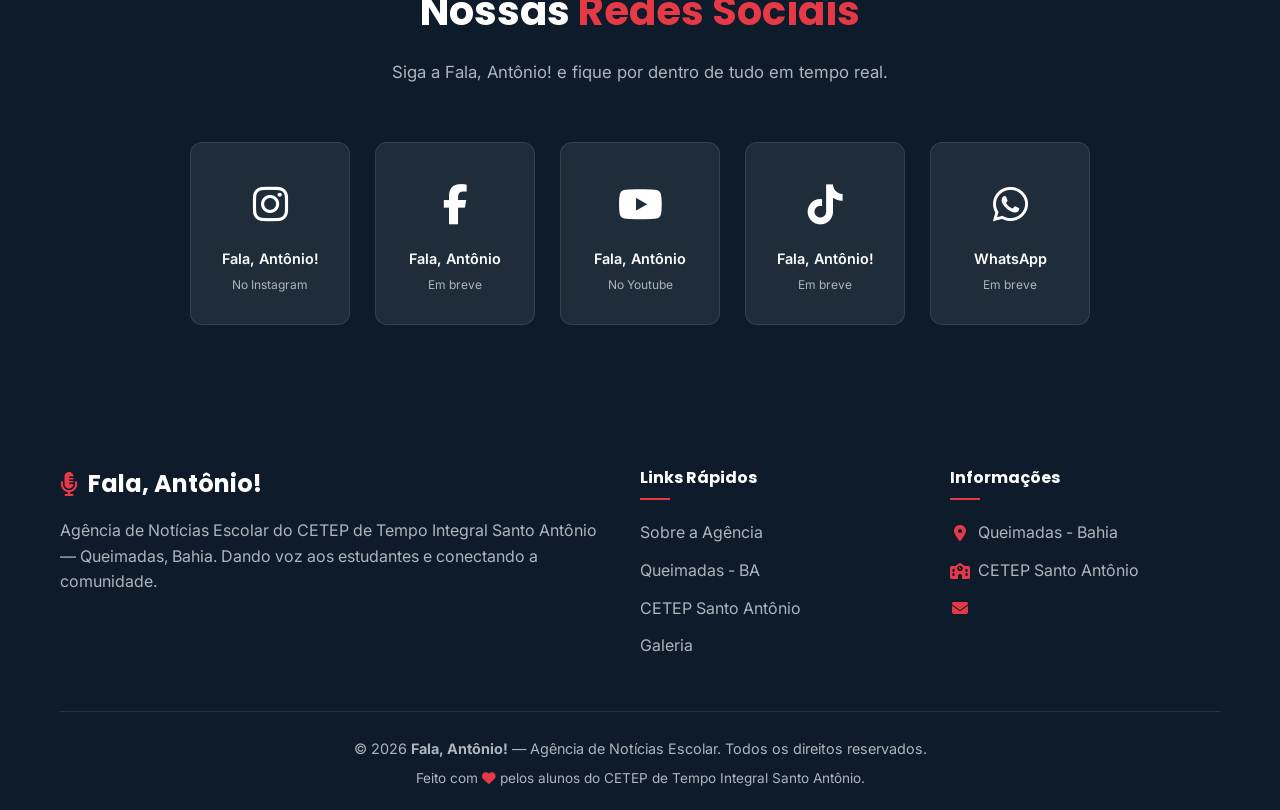
==== commit b0c7807d: "Atualiza página inicial" ====
--- a/index.html
+++ b/index.html
@@ -376,35 +376,35 @@
                         <div class="rede-icon-wrapper">
                             <i class="fa-brands fa-instagram"></i>
                         </div>
-                        <span>@fala.antonio</span>
-                        <small>Em breve</small>
+                        <span>Fala, Antônio!</span>
+                        <small>No Instagram</small>
                     </a>
                     <a href="#" class="rede-card" title="Facebook" aria-label="Curta nossa página no Facebook">
                         <div class="rede-icon-wrapper">
                             <i class="fa-brands fa-facebook-f"></i>
                         </div>
-                        <span>/fala.antonio</span>
+                        <span>Fala, Antônio</span>
                         <small>Em breve</small>
                     </a>
                     <a target="_blank" href="https://www.youtube.com/@AgenciaFalaAntonio" class="rede-card" title="YouTube" aria-label="Inscreva-se no nosso canal do YouTube">
                         <div class="rede-icon-wrapper">
                             <i class="fa-brands fa-youtube"></i>
                         </div>
-                        <span>Fala Antônio</span>
-                        <small></small>
+                        <span>Fala, Antônio</span>
+                        <small>No Youtube</small>
                     </a>
                     <a href="#" class="rede-card" title="TikTok" aria-label="Siga-nos no TikTok">
                         <div class="rede-icon-wrapper">
                             <i class="fa-brands fa-tiktok"></i>
                         </div>
-                        <span>@fala.antonio</span>
+                        <span>Fala, Antônio!</span>
                         <small>Em breve</small>
                     </a>
                     <a href="#" class="rede-card" title="WhatsApp" aria-label="Entre no nosso grupo de WhatsApp">
                         <div class="rede-icon-wrapper">
                             <i class="fa-brands fa-whatsapp"></i>
                         </div>
-                        <span>Canal WhatsApp</span>
+                        <span>WhatsApp</span>
                         <small>Em breve</small>
                     </a>
                 </div>
@@ -445,7 +445,7 @@
                     <ul>
                         <li><i class="fa-solid fa-location-dot"></i> Queimadas - Bahia</li>
                         <li><i class="fa-solid fa-school"></i> CETEP Santo Antônio</li>
-                        <li><i class="fa-solid fa-envelope"></i> contato@falaantonio.com.br</li>
+                        <li><i class="fa-solid fa-envelope"></i>  </li>
                     </ul>
                 </div>
             </div>
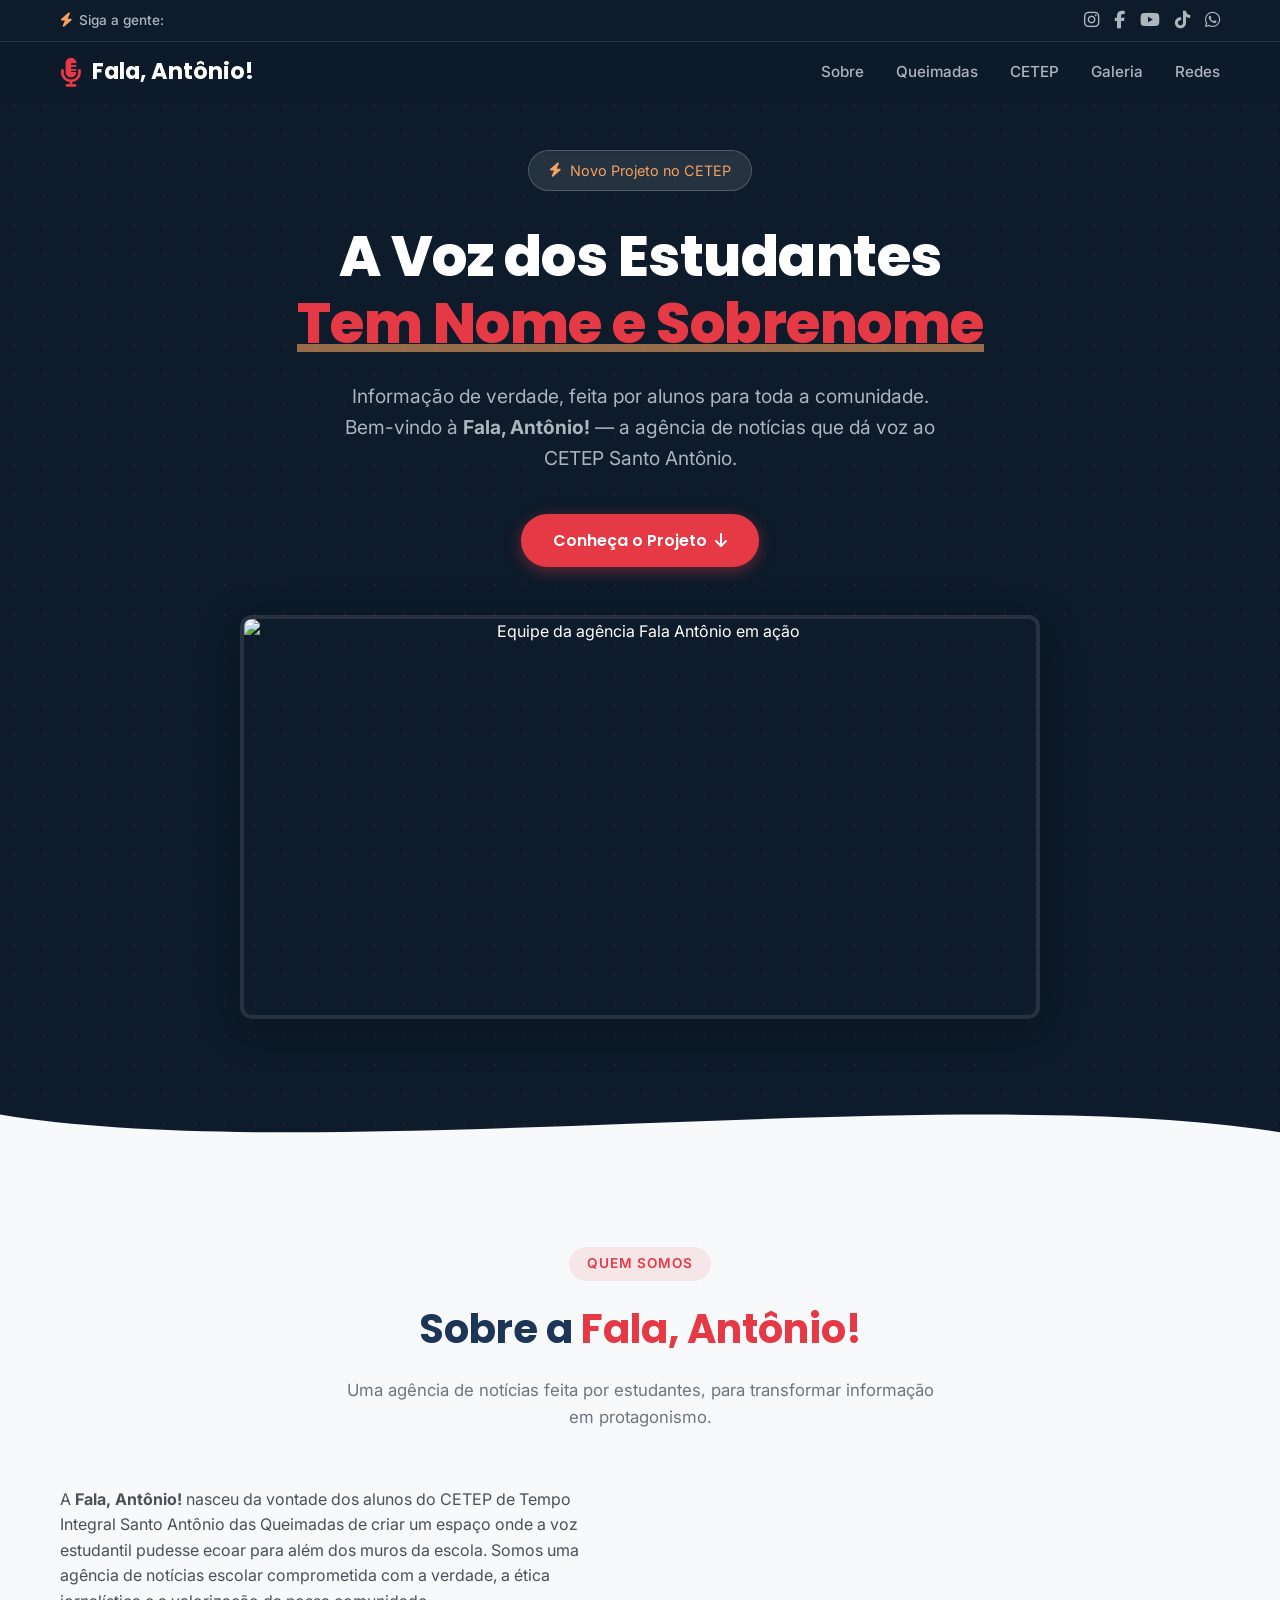
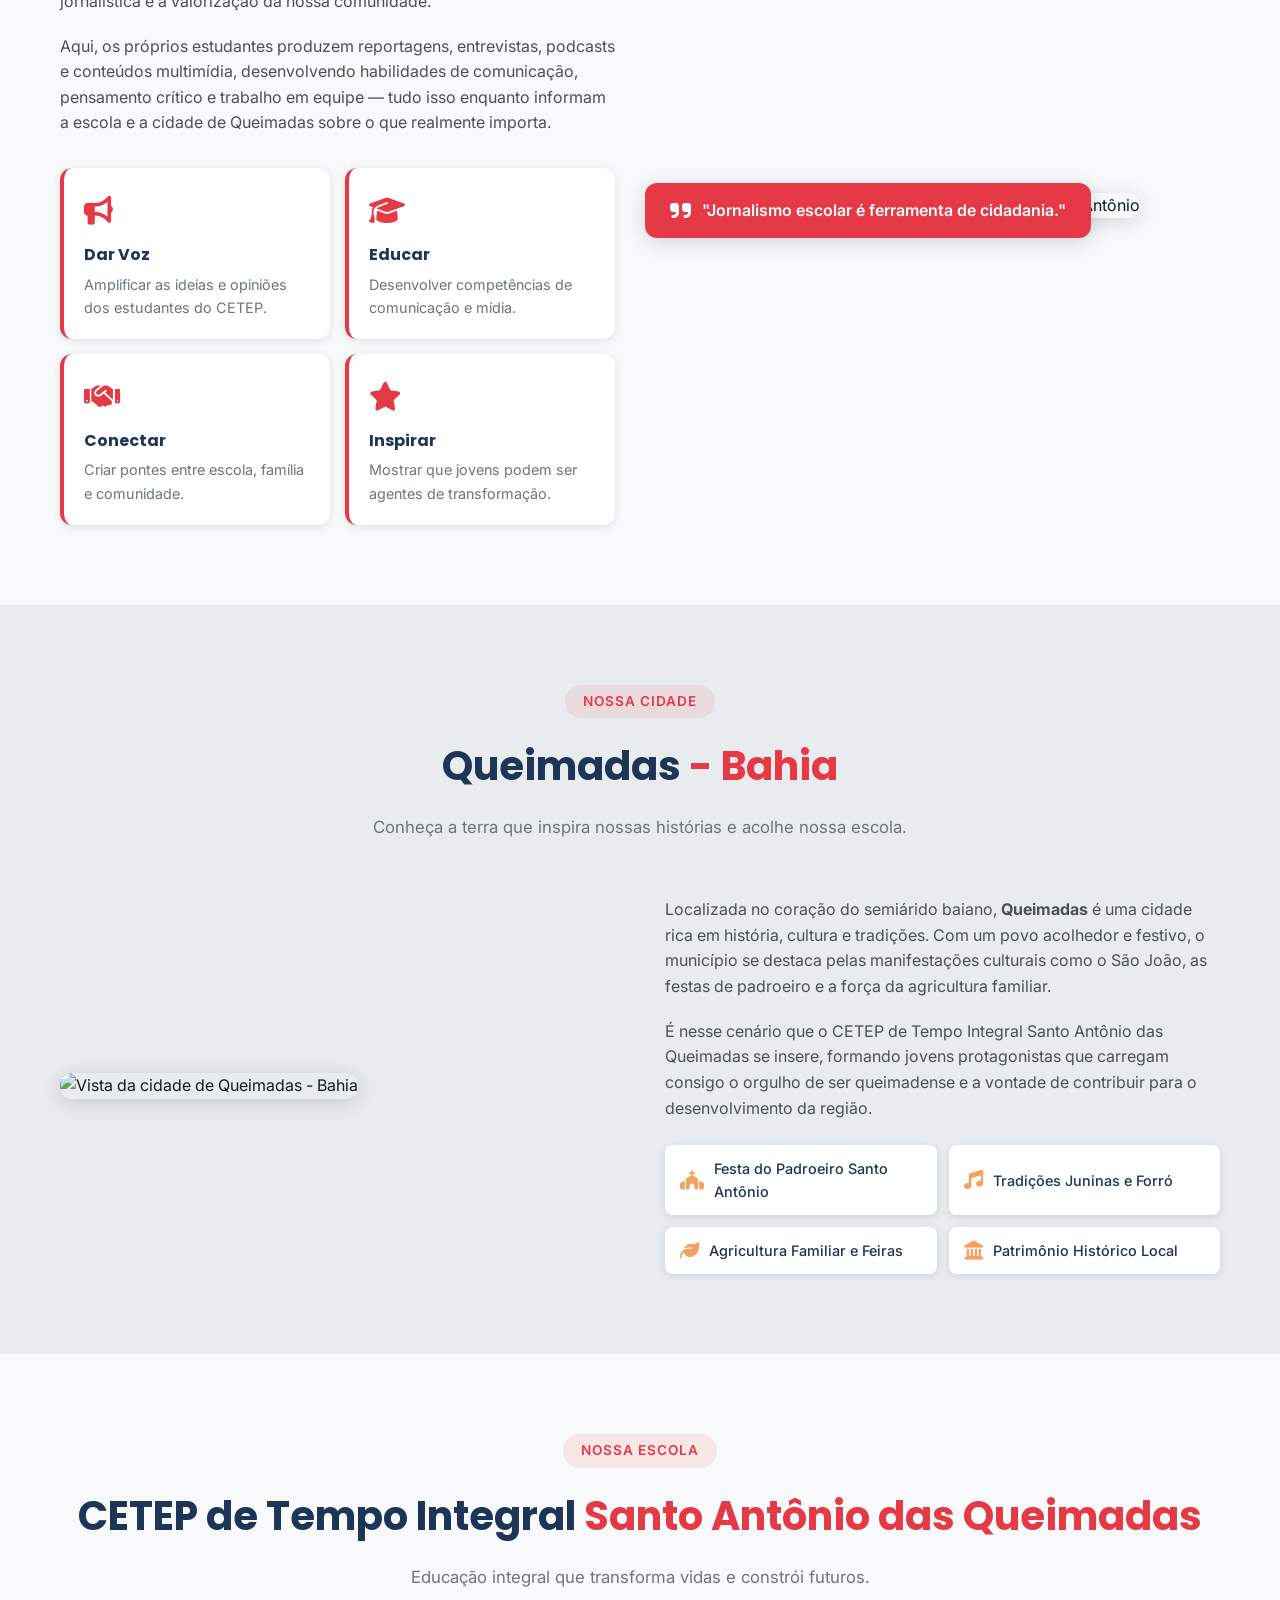
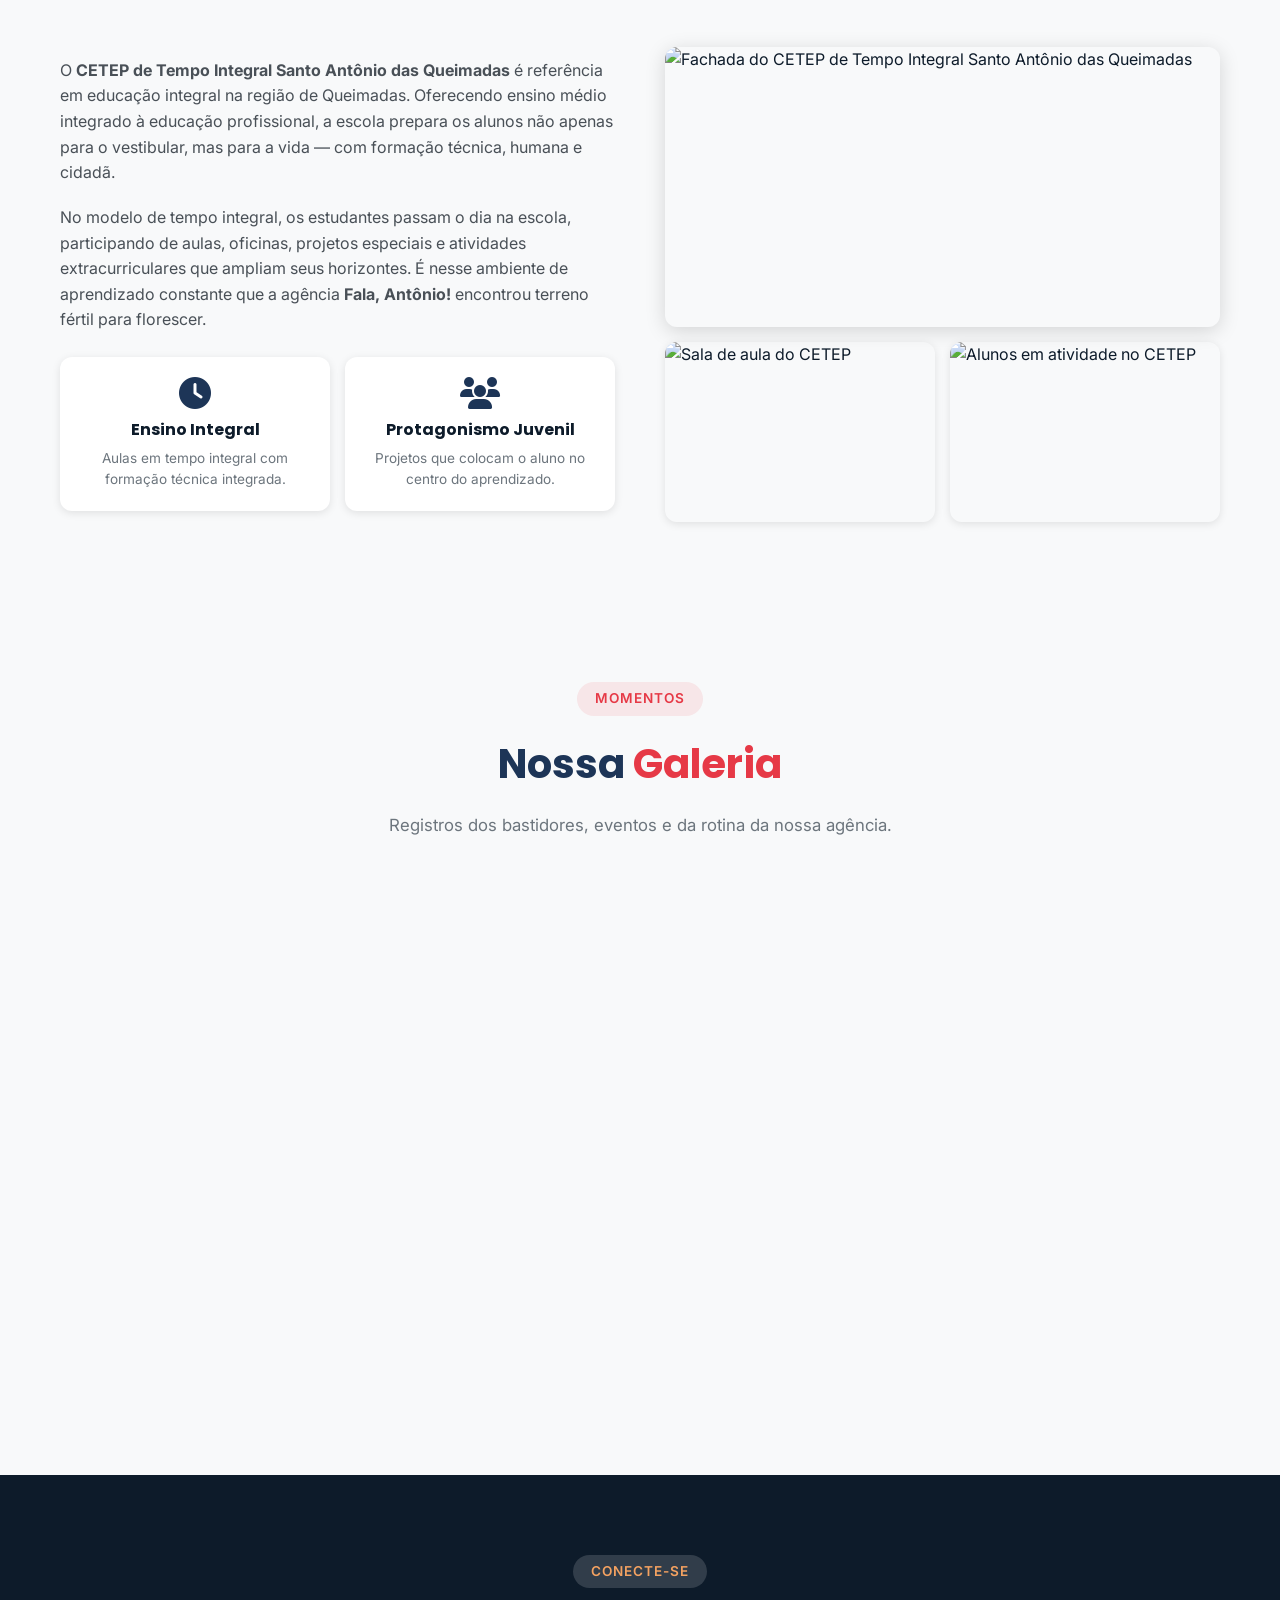
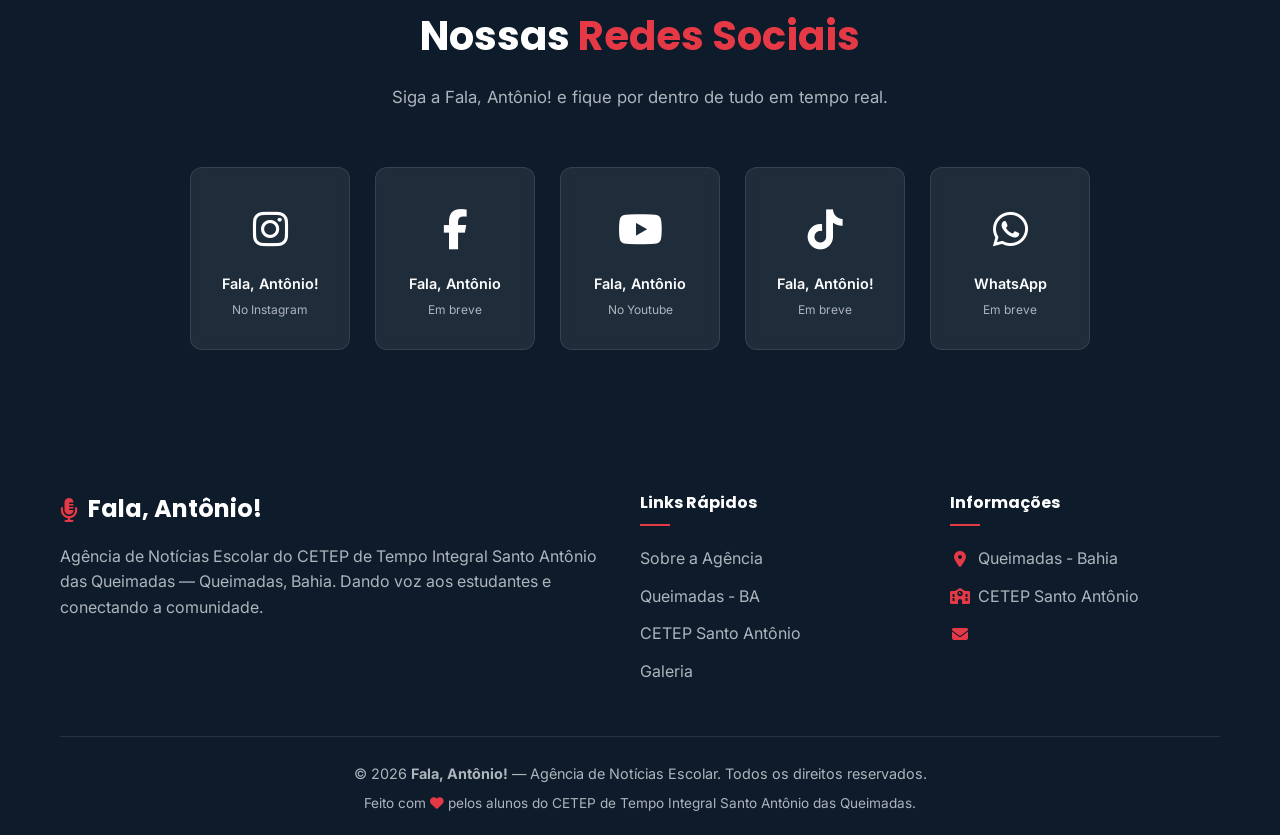
==== commit 2c1350f8: "Atualiza página inicial" ====
--- a/index.html
+++ b/index.html
@@ -6,7 +6,7 @@
     <title>Fala, Antônio! | Agência de Notícias Escolar</title>
 
     <!-- Meta tags para SEO -->
-    <meta name="description" content="Agência de Notícias Escolar Fala, Antônio! - CETEP de Tempo Integral Santo Antônio, Queimadas - BA. Jornalismo estudantil, informação e protagonismo jovem.">
+    <meta name="description" content="Agência de Notícias Escolar Fala, Antônio! - CETEP de Tempo Integral Santo Antônio das Queimadas, Queimadas - BA. Jornalismo estudantil, informação e protagonismo jovem.">
     <meta name="keywords" content="agência de notícias escolar, CETEP Santo Antônio, Queimadas Bahia, jornalismo estudantil, Fala Antônio, ensino integral">
     <meta name="author" content="Fala, Antônio!">
 
@@ -152,7 +152,7 @@
                     <!-- Texto sobre a agência -->
                     <div class="sobre-texto reveal">
                         <p>
-                            A <strong>Fala, Antônio!</strong> nasceu da vontade dos alunos do CETEP de Tempo Integral Santo Antônio
+                            A <strong>Fala, Antônio!</strong> nasceu da vontade dos alunos do CETEP de Tempo Integral Santo Antônio das Queimadas
                             de criar um espaço onde a voz estudantil pudesse ecoar para além dos muros da escola.
                             Somos uma agência de notícias escolar comprometida com a verdade, a ética jornalística
                             e a valorização da nossa comunidade.
@@ -236,7 +236,7 @@
                             e a força da agricultura familiar.
                         </p>
                         <p>
-                            É nesse cenário que o CETEP de Tempo Integral Santo Antônio se insere, formando
+                            É nesse cenário que o CETEP de Tempo Integral Santo Antônio das Queimadas se insere, formando
                             jovens protagonistas que carregam consigo o orgulho de ser queimadense e a vontade
                             de contribuir para o desenvolvimento da região.
                         </p>
@@ -270,7 +270,7 @@
             <div class="container">
                 <div class="section-header reveal">
                     <span class="section-tag">Nossa Escola</span>
-                    <h2 class="section-title">CETEP de Tempo Integral <span>Santo Antônio</span></h2>
+                    <h2 class="section-title">CETEP de Tempo Integral <span>Santo Antônio das Queimadas</span></h2>
                     <p class="section-subtitle">Educação integral que transforma vidas e constrói futuros.</p>
                 </div>
 
@@ -278,7 +278,7 @@
                     <!-- Texto sobre o CETEP -->
                     <div class="cetep-texto reveal">
                         <p>
-                            O <strong>CETEP de Tempo Integral Santo Antônio</strong> é referência em educação
+                            O <strong>CETEP de Tempo Integral Santo Antônio das Queimadas</strong> é referência em educação
                             integral na região de Queimadas. Oferecendo ensino médio integrado à educação
                             profissional, a escola prepara os alunos não apenas para o vestibular, mas para
                             a vida — com formação técnica, humana e cidadã.
@@ -307,7 +307,7 @@
                     <div class="cetep-imagens reveal">
                         <img
                             src="https://picsum.photos/seed/schoolfront/550/280"
-                            alt="Fachada do CETEP de Tempo Integral Santo Antônio"
+                            alt="Fachada do CETEP de Tempo Integral Santo Antônio das Queimadas"
                             loading="lazy"
                             width="550"
                             height="280"
@@ -423,7 +423,7 @@
                         <i class="fa-solid fa-microphone-lines"></i>
                         <span>Fala, Antônio!</span>
                     </a>
-                    <p>Agência de Notícias Escolar do CETEP de Tempo Integral Santo Antônio — Queimadas, Bahia.
+                    <p>Agência de Notícias Escolar do CETEP de Tempo Integral Santo Antônio das Queimadas — Queimadas, Bahia.
                         Dando voz aos estudantes e conectando a comunidade.</p>
                 </div>
 
@@ -453,7 +453,7 @@
             <!-- Linha divisória e copyright -->
             <div class="footer-bottom">
                 <p>&copy; 2026 <strong>Fala, Antônio!</strong> — Agência de Notícias Escolar. Todos os direitos reservados.</p>
-                <p class="footer-creditos">Feito com <i class="fa-solid fa-heart"></i> pelos alunos do CETEP de Tempo Integral Santo Antônio.</p>
+                <p class="footer-creditos">Feito com <i class="fa-solid fa-heart"></i> pelos alunos do CETEP de Tempo Integral Santo Antônio das Queimadas.</p>
             </div>
         </div>
     </footer>
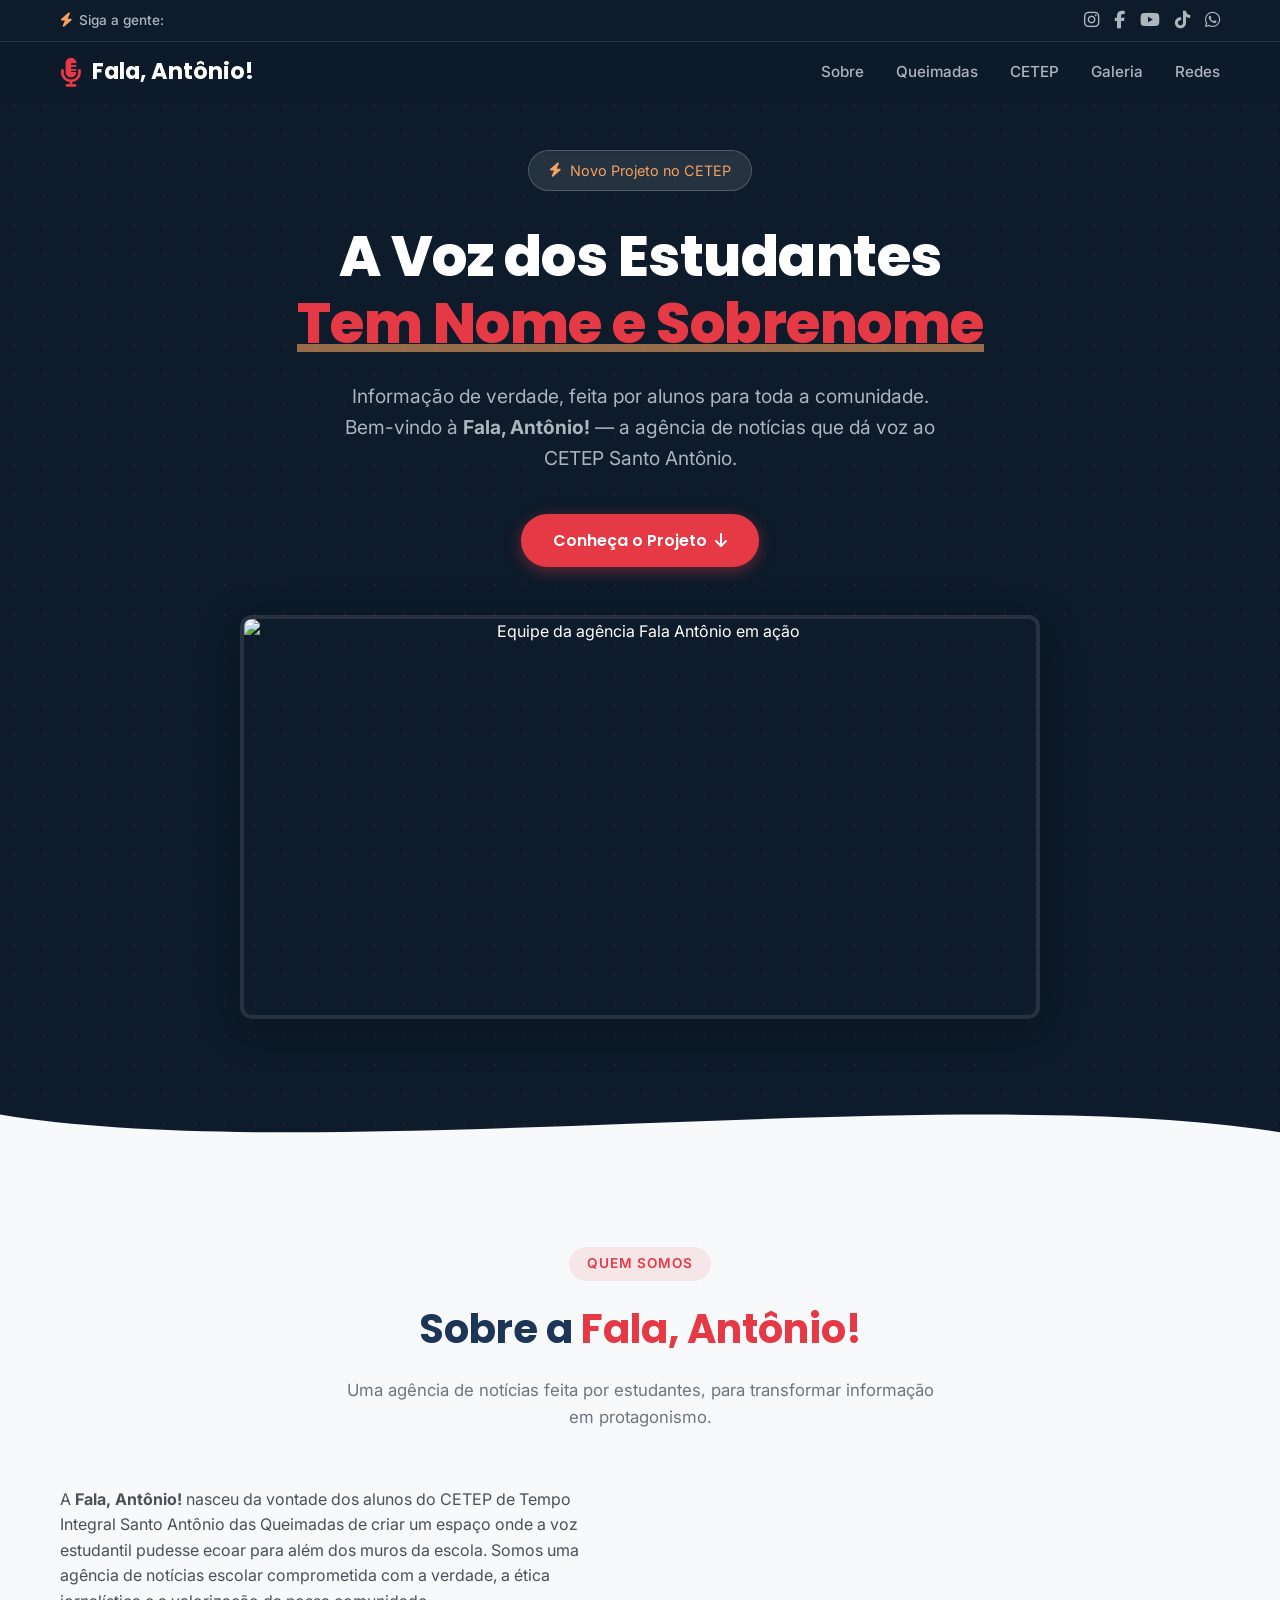
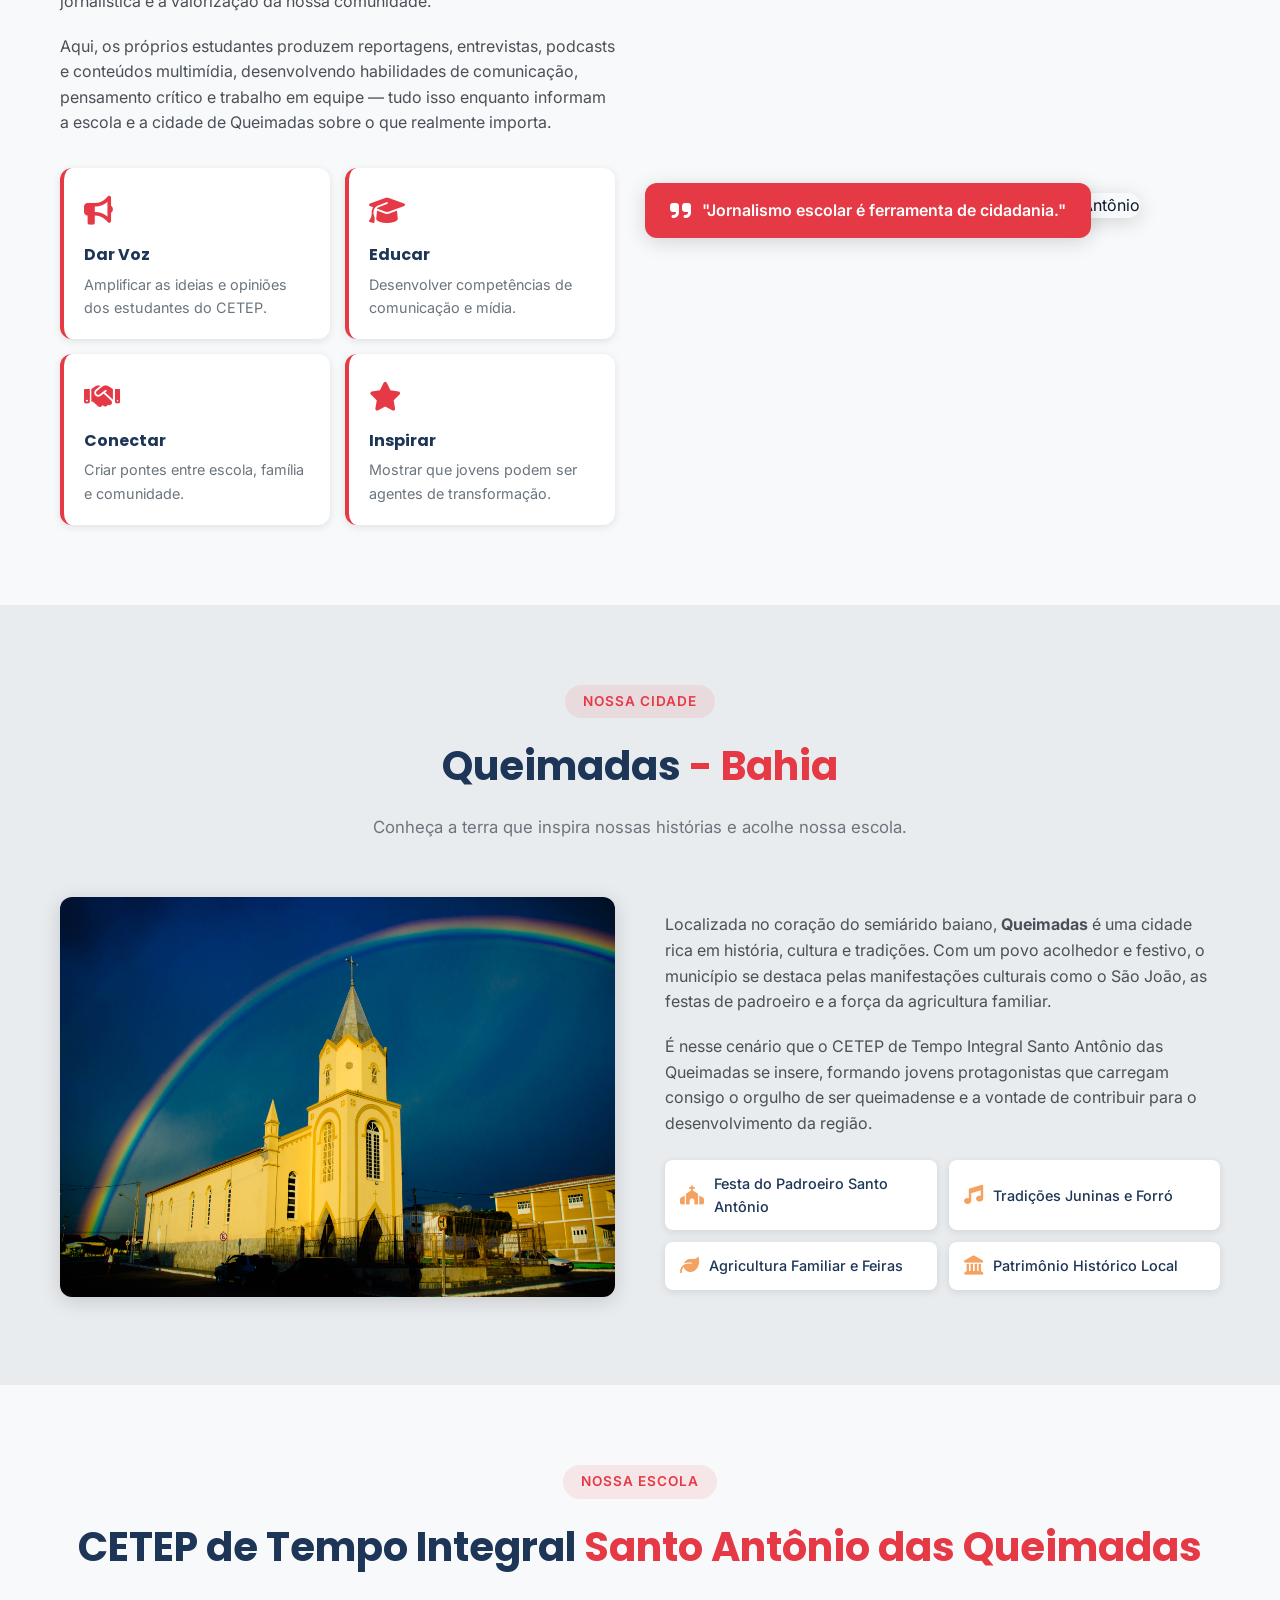
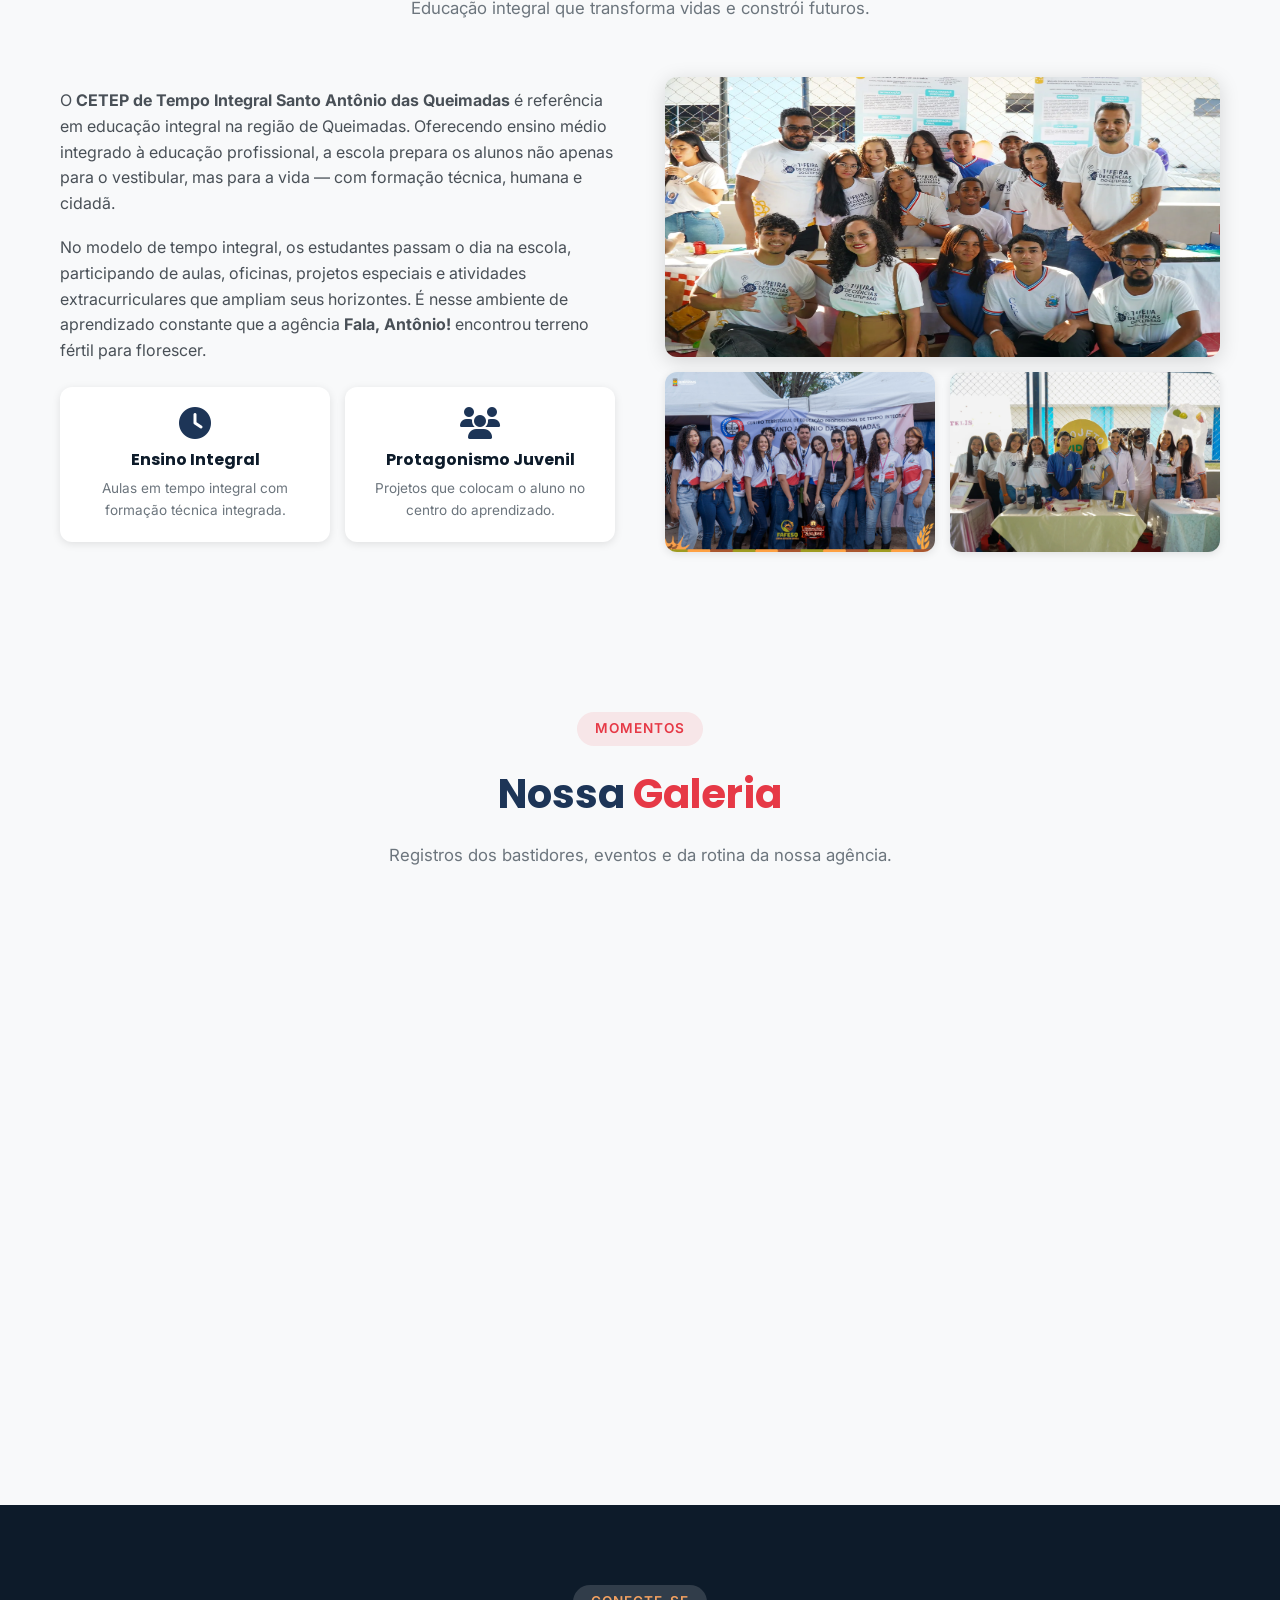
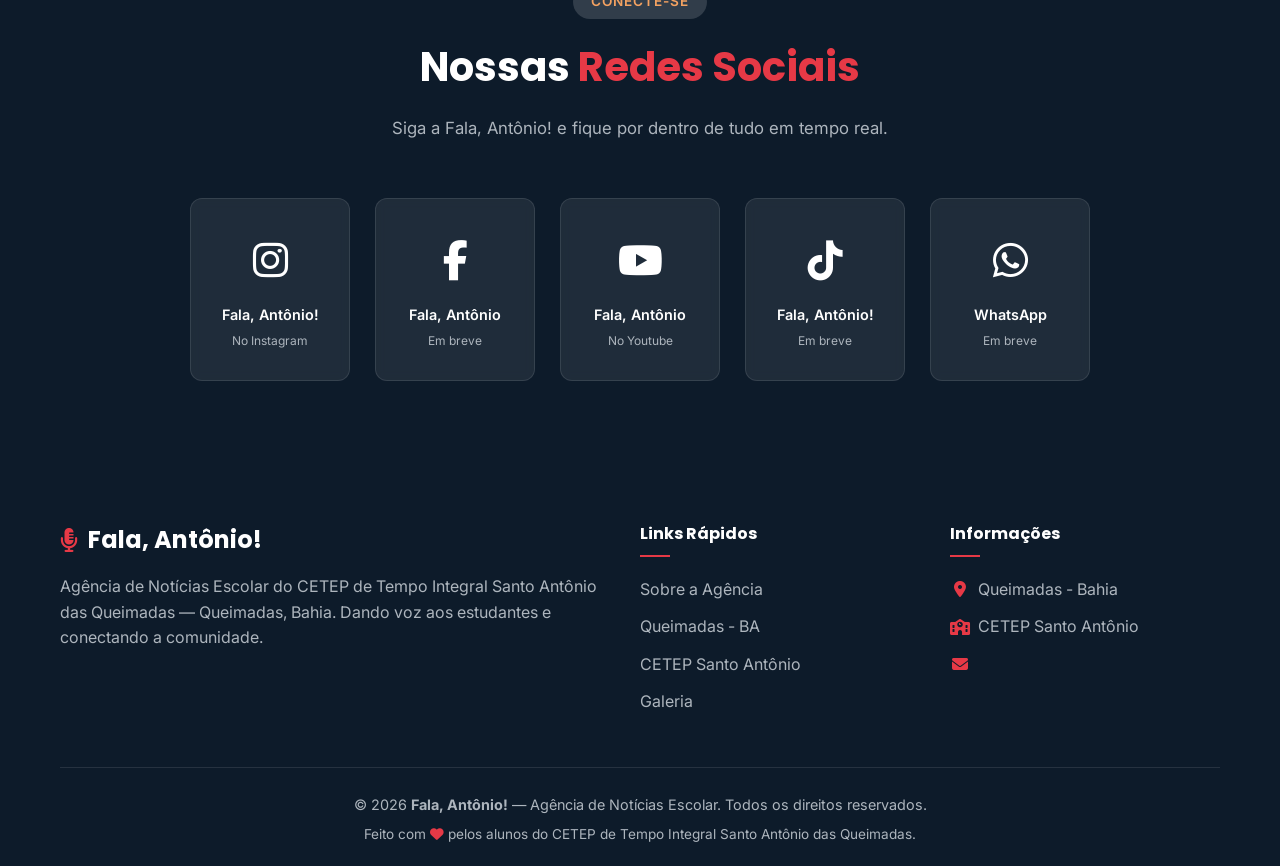
==== commit c22bdaf6: "Atualiza página inicial" ====
--- a/index.html
+++ b/index.html
@@ -122,7 +122,7 @@
                 <!-- Imagem principal / espaço reservado -->
                 <div class="hero-image reveal">
                     <img
-                        src="https://picsum.photos/seed/newsroom/800/400"
+                        src="https://www.ba.gov.br/comunicacao/sites/site-comunicacao/files/migracao_2024/arquivos/wp-content/uploads/2024/09/Fotos-Matheus-LandimGOVBA-3-2.jpg"
                         alt="Equipe da agência Fala Antônio em ação"
                         loading="eager"
                         width="800"
@@ -191,7 +191,7 @@
                     <!-- Imagem da agência -->
                     <div class="sobre-imagem reveal">
                         <img
-                            src="https://picsum.photos/seed/studentjournalism/600/450"
+                            src="https://images.nappy.co/photo/SDqMJi3t2PjrdsjG5-gtp.jpg?width=1260"
                             alt="Estudantes produzindo conteúdo para a agência Fala Antônio"
                             loading="lazy"
                             width="600"
@@ -219,8 +219,8 @@
                     <!-- Imagem da cidade -->
                     <div class="queimadas-imagem reveal">
                         <img
-                            src="https://picsum.photos/seed/bahiatown/600/400"
-                            alt="Vista da cidade de Queimadas - Bahia"
+                            src="src/igreja.jpg"
+                            alt="Vista da cidade de Queimadas - Bahia, retirada de https://www.flickr.com/photos/dlopes76/10301136455"
                             loading="lazy"
                             width="600"
                             height="400"
@@ -306,7 +306,7 @@
                     <!-- Imagens da escola -->
                     <div class="cetep-imagens reveal">
                         <img
-                            src="https://picsum.photos/seed/schoolfront/550/280"
+                            src="src/cetep (2).webp"
                             alt="Fachada do CETEP de Tempo Integral Santo Antônio das Queimadas"
                             loading="lazy"
                             width="550"
@@ -315,14 +315,14 @@
                         >
                         <div class="cetep-imagens-secundarias">
                             <img
-                                src="https://picsum.photos/seed/classroom/260/180"
+                                src="src/cetep (1).jpg"
                                 alt="Sala de aula do CETEP"
                                 loading="lazy"
                                 width="260"
                                 height="180"
                             >
                             <img
-                                src="https://picsum.photos/seed/studentsgroup/260/180"
+                                src="src/cetep (1).webp"
                                 alt="Alunos em atividade no CETEP"
                                 loading="lazy"
                                 width="260"
